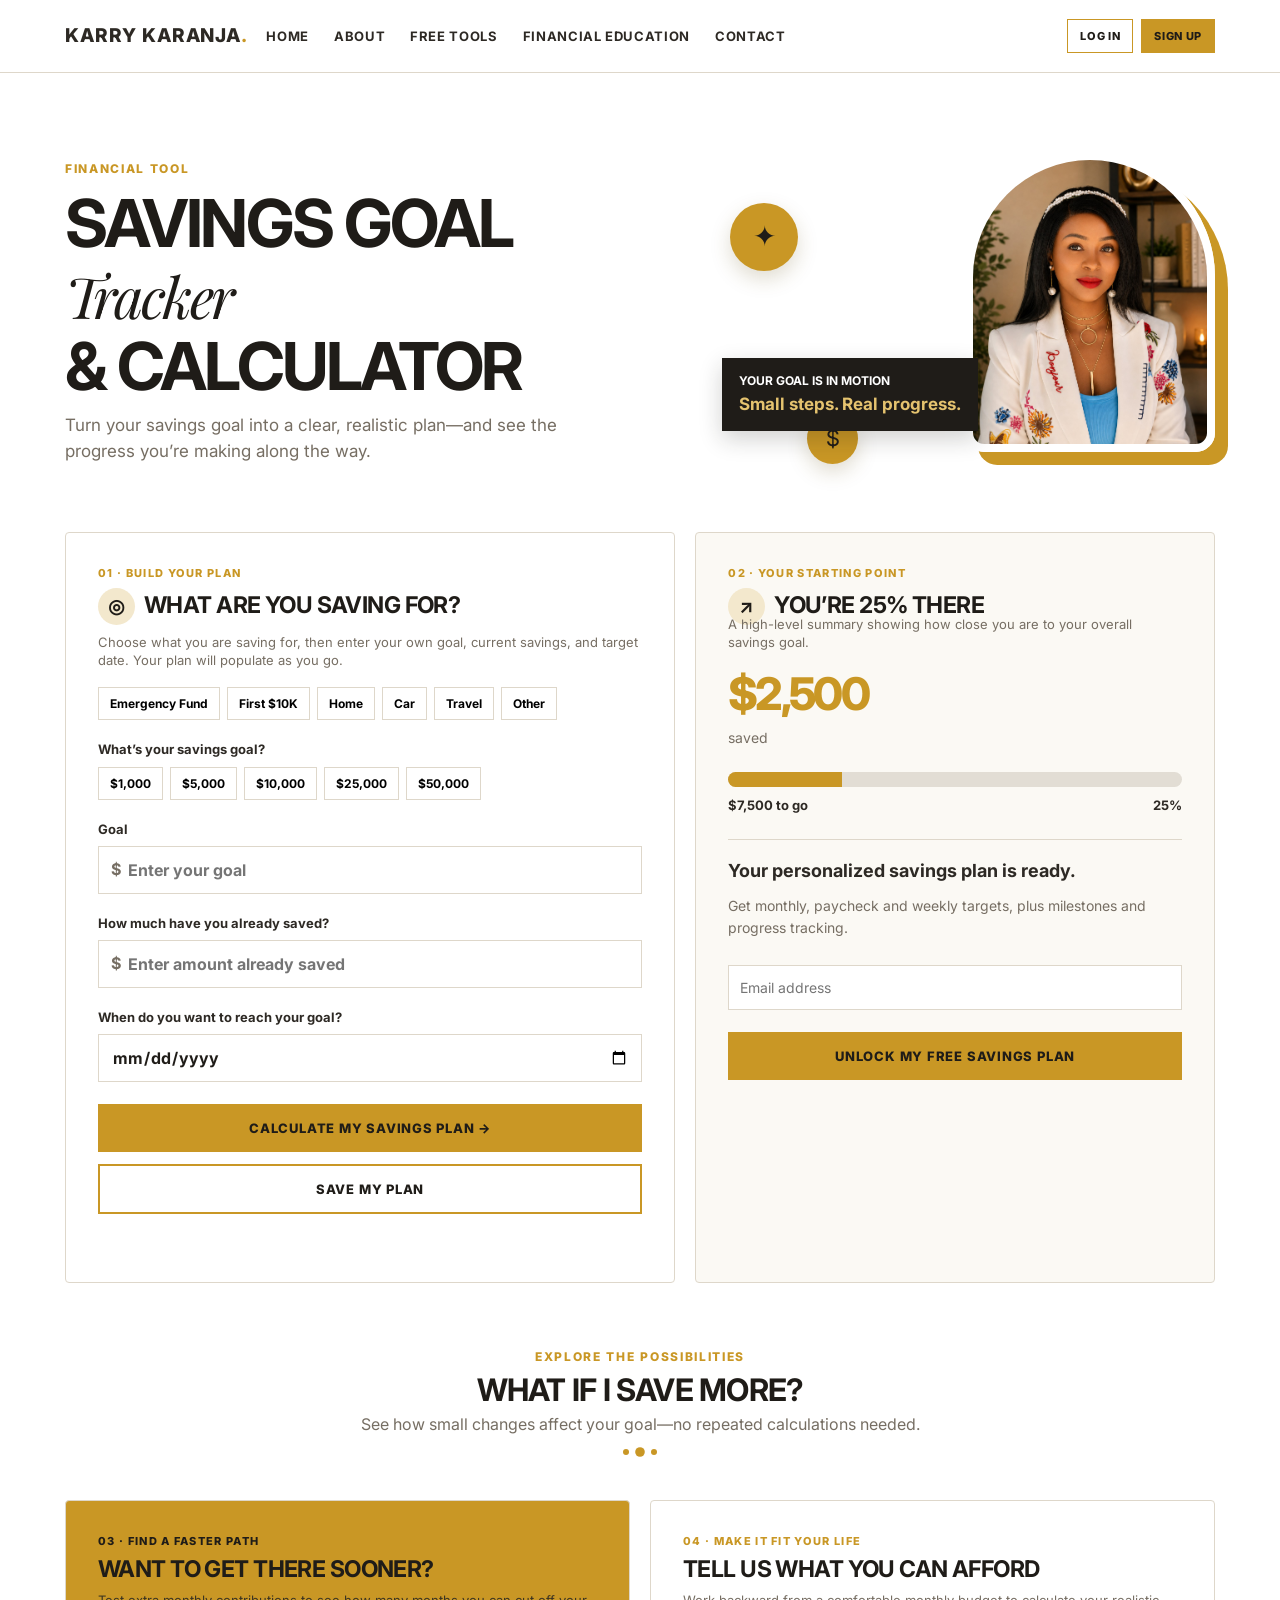
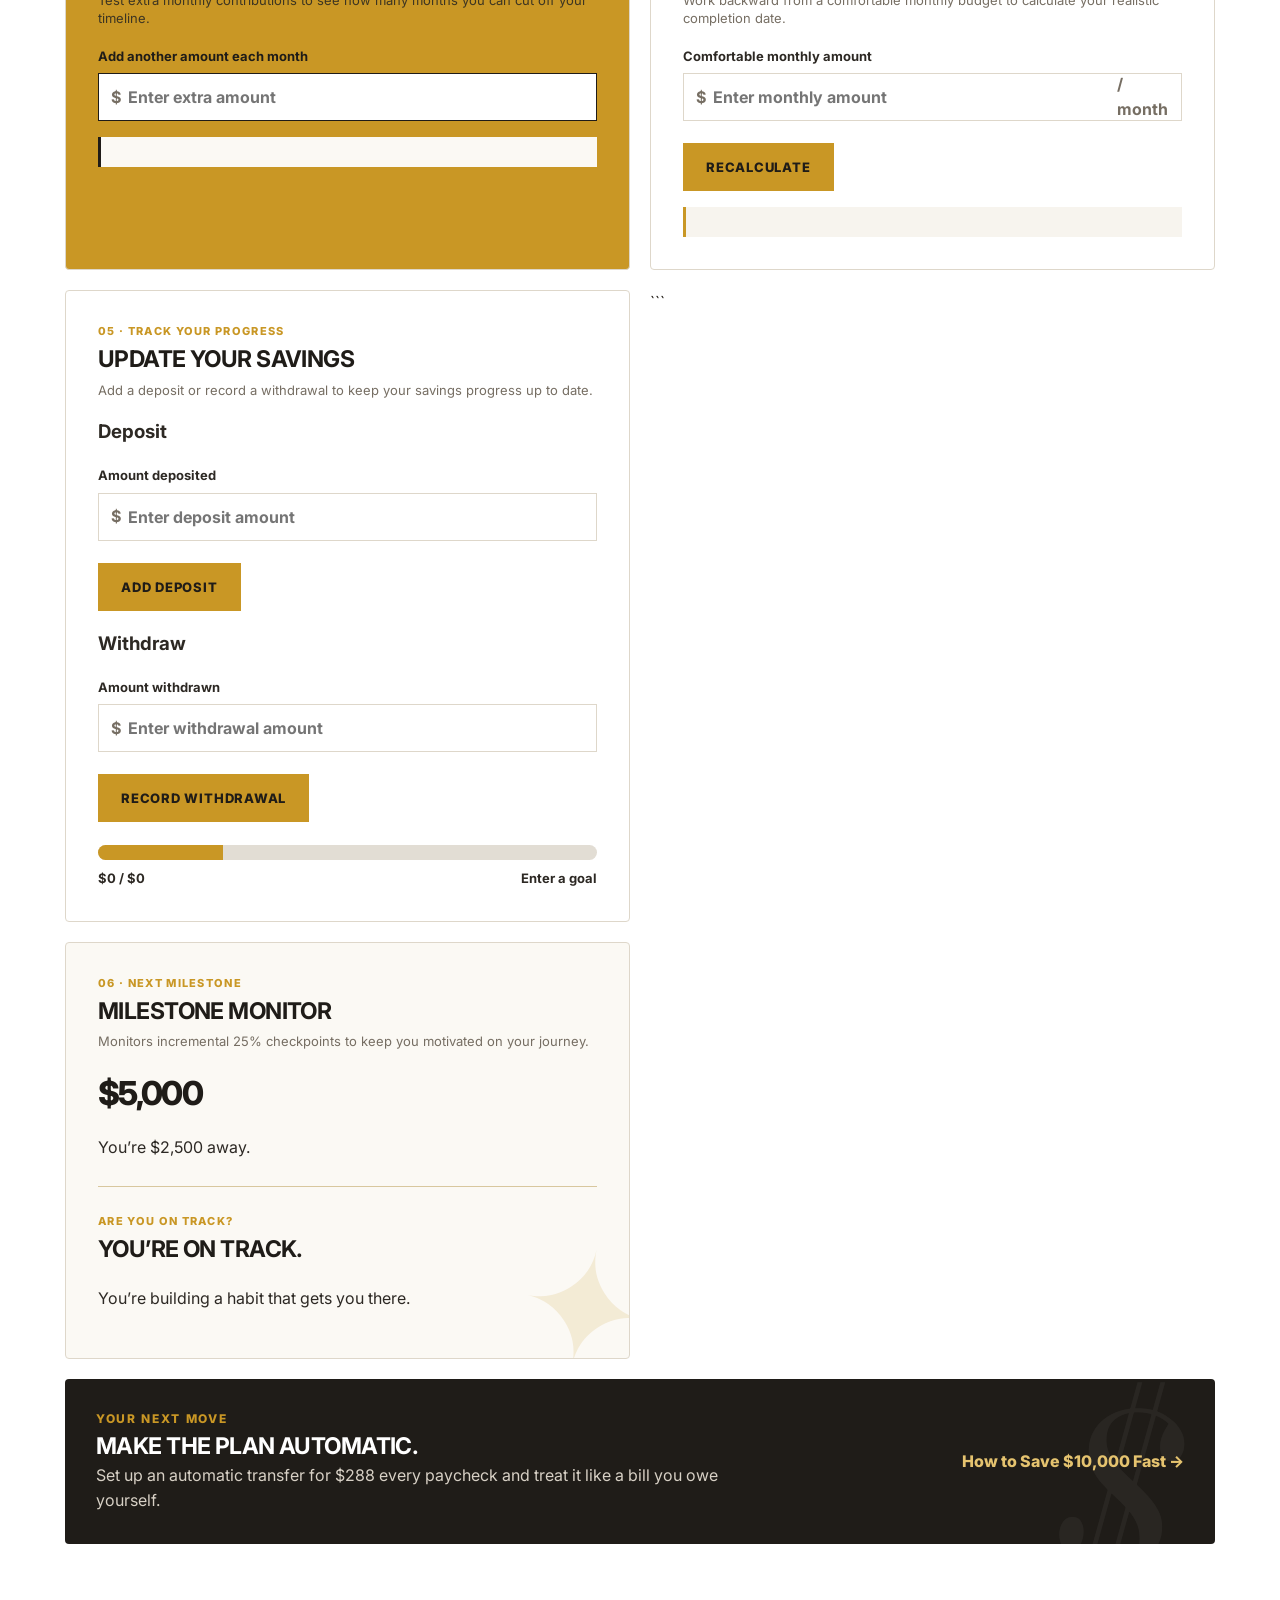
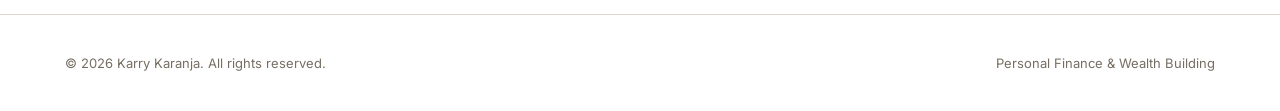
==== savings-goal-tracker.html @ b9f269af "Update savings-goal-tracker.html" ====
<!DOCTYPE html>
<html lang="en">
<head>
  <meta charset="UTF-8"><meta name="viewport" content="width=device-width, initial-scale=1.0">
  <title>Savings Goal Tracker | Karry Karanja</title>
  <script src="https://accounts.google.com/gsi/client" async defer></script>
  <link rel="preconnect" href="https://fonts.googleapis.com"><link rel="preconnect" href="https://fonts.gstatic.com" crossorigin>
  <link href="https://fonts.googleapis.com/css2?family=Inter:wght@400;500;600;700;800&family=Playfair+Display:ital,wght@0,600;1,400&display=swap" rel="stylesheet">
  <style>
    :root{--mustard:#C99725;--ivory:#FBF9F4;--white:#fff;--black:#1F1C18;--charcoal:#2D2924;--muted:#766E63;--soft:#F7F4EE;--tint:#F3E8CD;--border:#DED7CA;--sans:Inter,Arial,sans-serif;--serif:'Playfair Display',Georgia,serif}*{box-sizing:border-box}body{margin:0;background:var(--white);color:var(--charcoal);font:16px/1.55 var(--sans)}a{text-decoration:none;color:inherit}.container{width:min(1150px,calc(100% - 42px));margin:auto}.site-header{background:rgba(255,255,255,.96);border-bottom:1px solid var(--border);padding:19px 0}.nav{display:flex;align-items:center;justify-content:space-between;gap:18px}.logo{font-weight:800;font-size:19px;letter-spacing:.05em}.logo span,.eyebrow,.accent{color:var(--mustard)}.navlinks{display:flex;list-style:none;gap:25px;padding:0;margin:0;font-size:13px;font-weight:700;text-transform:uppercase;letter-spacing:.05em}.navlinks a:hover{color:var(--mustard)}.hero{text-align:center;padding:72px 0 52px;background:var(--white)}.eyebrow{display:block;font-size:12px;font-weight:800;letter-spacing:.14em;text-transform:uppercase}.hero h1{margin:11px 0;font-size:clamp(38px,6vw,66px);line-height:1.03;letter-spacing:-.04em;text-transform:uppercase;color:var(--black)}.hero h1 em{font:italic 400 .86em var(--serif);text-transform:none}.hero p{max-width:610px;margin:0 auto;color:var(--muted);font-size:17px}.calculator{margin:0 auto 70px}.panel{border:1px solid var(--border);padding:32px;border-radius:4px;transition:transform .3s cubic-bezier(.16,1,.3,1),box-shadow .3s cubic-bezier(.16,1,.3,1)}.panel:hover{transform:translateY(-4px);box-shadow:0 12px 28px rgba(31,28,24,.08)}
    
    /* SPECIFIC CARD BACKGROUND COLOR ORDER */
    .card-1 { background: var(--white); }
    .card-2 { background: var(--ivory); }
    .card-3 { background: var(--mustard); color: var(--black); }
    .card-4 { background: var(--white); }
    .card-5 { background: var(--white); }
    .card-6 { background: var(--ivory); }

    /* ADJUSTING TEXT AND ELEMENTS WITHIN MUSTARD CARDS (CARD 3) FOR CONTRAST */
    .card-3 .step { color: var(--black); }
    .card-3 .card-explain { color: #3d3522; }
    .card-3 .field { border-color: var(--black); }
    .card-3 .answer { background: var(--ivory); border-left-color: var(--black); }
    .card-3 .button { background: var(--black); color: var(--white); border-color: var(--black); }
    .card-3 .button:hover { background: var(--white); color: var(--black); border-color: var(--white); }

    .top{display:grid;grid-template-columns:1.08fr .92fr;gap:20px}.step{font-size:11px;letter-spacing:.12em;font-weight:800;color:var(--mustard);text-transform:uppercase;margin-bottom:6px}.card-explain{font-size:13px;color:var(--muted);margin:-15px 0 18px 0;line-height:1.4}h2{color:var(--black);text-transform:uppercase;letter-spacing:-.025em;font-size:23px;line-height:1.15;margin:0 0 23px}.label{display:block;font-size:13px;font-weight:700;margin:19px 0 7px}.chips{display:flex;flex-wrap:wrap;gap:7px}.chip{background:var(--white);border:1px solid var(--border);padding:8px 11px;font:700 12px var(--sans);cursor:pointer;transition:all .2s ease}.chip.active,.chip:hover{background:var(--tint);border-color:var(--mustard)}.field{height:48px;border:1px solid var(--border);display:flex;align-items:center;padding:0 12px;background:#fff;gap:5px;transition:border-color .2s ease,box-shadow .2s ease}.field:focus-within{border-color:var(--mustard);box-shadow:0 0 0 3px rgba(201,151,37,.15)}.field span{color:var(--muted);font-weight:700}.field input{min-width:0;width:100%;border:0;outline:0;font:700 16px var(--sans);color:var(--black);background:transparent}.button{border:1px solid var(--mustard);background:var(--mustard);color:var(--black);font:800 13px var(--sans);letter-spacing:.06em;text-transform:uppercase;padding:15px 22px;cursor:pointer;margin-top:22px;transition:all .25s ease}.button:hover{background:var(--black);border-color:var(--black);color:var(--white)}.button.full{width:100%}.button.save-btn{background:var(--white);border:2px solid var(--mustard);color:var(--black);font-weight:800}.button.save-btn:hover{background:var(--mustard);color:var(--black)}.button.save-btn:disabled{background:var(--tint);border-color:var(--mustard);color:var(--black);opacity:.95;cursor:wait}.snapshot{color:var(--charcoal)}.snapshot h2{color:var(--black);margin-bottom:5px}.snapshot .step{color:var(--mustard)}.big{font-size:45px;font-weight:800;letter-spacing:-.06em;color:var(--mustard);line-height:1.1;margin:8px 0}.muted{color:var(--muted);font-size:14px}.snapshot .muted{color:var(--muted)}.progress{height:15px;background:#e2ddd4;margin:23px 0 8px;overflow:hidden;border-radius:10px}.snapshot .progress{background:#e2ddd4}.progress i{display:block;height:100%;background:var(--mustard);width:25%;transition:width .6s cubic-bezier(.16,1,.3,1)}.row{display:flex;justify-content:space-between;gap:12px;font-size:13px;font-weight:700}.unlock{border-top:1px solid var(--border);margin-top:24px;padding-top:20px}.unlock h3{font-size:18px;line-height:1.2;margin:0 0 8px}.email{width:100%;height:45px;margin-top:12px;border:1px solid var(--border);padding:11px;font:14px var(--sans);background:#fff}.darkbutton{background:var(--mustard);color:var(--black);width:100%}.darkbutton:hover{background:var(--black);color:#fff;border-color:var(--black)}.heading{text-align:center;padding:65px 0 25px}.heading h2{font-size:31px;margin:5px 0}.heading p{color:var(--muted);margin:0}.scenarios{display:grid;grid-template-columns:repeat(4,1fr);gap:12px}.scenario{border:1px solid var(--border);background:var(--white);padding:19px;text-align:left;cursor:pointer;transition:transform .25s ease,box-shadow .25s ease,border-color .25s ease}.scenario:hover,.scenario.selected{border-color:var(--mustard);background:var(--tint);transform:translateY(-3px)}.scenario strong{display:block;font-size:20px;color:var(--black);letter-spacing:-.04em}.scenario span,.scenario b{display:block;font-size:12px;margin-top:5px}.scenario span{color:var(--muted)}.scenario b{color:#735914}.dual,.track{display:grid;grid-template-columns:1fr 1fr;gap:20px;margin-top:20px}.answer{background:var(--soft);border-left:3px solid var(--mustard);padding:15px;margin-top:16px;font-size:14px;transition:all .3s ease}.answer strong{display:block;color:var(--black);font-size:16px;margin-bottom:3px}.milestone .next{font-size:33px;font-weight:800;color:var(--black);letter-spacing:-.05em;margin:6px 0}.nextmove{display:flex;justify-content:space-between;align-items:center;gap:25px;margin:20px 0 70px;padding:31px;background:var(--black);color:white;border-radius:4px}.nextmove h2{color:white;margin:4px 0}.nextmove p{color:#d7d0c5;margin:0;max-width:650px}.nextmove a{color:#e5c36f;font-weight:800;white-space:nowrap;transition:color .2s ease}.nextmove a:hover{color:#fff}.footer{border-top:1px solid var(--border);padding:25px 0;color:var(--muted);font-size:13px}.footer .container{display:flex;justify-content:space-between}@media(max-width:760px){.navlinks{display:none}.hero{padding:52px 0 38px}.top,.dual,.track{grid-template-columns:1fr}.panel{padding:23px}.scenarios{grid-template-columns:1fr 1fr}.nextmove{display:block}.nextmove a{display:block;margin-top:16px}.footer .container{display:block}.footer p{margin:6px 0}}
    
    /* Visual & Animation layer */
    .hero{overflow:hidden;position:relative}.hero-grid{display:grid;grid-template-columns:1.1fr .9fr;align-items:center;gap:55px;text-align:left}.hero-grid p{margin:0;max-width:530px}.hero-art{height:335px;position:relative}.portrait-frame{position:absolute;right:0;top:7px;width:250px;height:300px;overflow:hidden;border-radius:130px 130px 20px 20px;border:8px solid var(--white);box-shadow:13px 13px 0 var(--mustard)}.portrait-frame img{width:100%;height:100%;object-fit:cover;object-position:center}.coin{position:absolute;display:grid;place-items:center;width:68px;height:68px;border-radius:50%;background:var(--mustard);color:var(--black);font-size:28px;box-shadow:0 8px 20px #6b551c35}.coin.one{left:8px;top:58px;animation:float 4.5s ease-in-out infinite}.coin.two{left:85px;bottom:16px;width:51px;height:51px;font-size:22px;animation:float 4.5s ease-in-out .8s infinite}.goal-note{position:absolute;left:0;bottom:49px;background:var(--black);color:#fff;padding:14px 17px;font-size:12px;font-weight:700;box-shadow:0 8px 22px #1f1c1833;animation:rise .7s cubic-bezier(.16,1,.3,1) both .25s}.goal-note b{display:block;color:#e5c36f;font-size:17px}.hero h1,.hero p,.hero .eyebrow{animation:rise .7s cubic-bezier(.16,1,.3,1) both}.hero h1{animation-delay:.08s}.hero p{animation-delay:.16s}.icon{width:37px;height:37px;display:inline-grid;place-items:center;border-radius:50%;background:var(--tint);font-size:19px;vertical-align:middle;margin-right:9px}.snapshot .icon{background:var(--tint)}.snapshot .progress i{animation:fill 1.3s cubic-bezier(.16,1,.3,1) both .3s}.scenario{position:relative;overflow:hidden}.scenario:before{content:'↗';position:absolute;right:14px;top:11px;font-size:17px;color:var(--mustard);opacity:.7}.section-ornament{display:flex;justify-content:center;gap:8px;margin-top:12px}.section-ornament i{width:6px;height:6px;background:var(--mustard);border-radius:50%}.section-ornament i:nth-child(2){transform:scale(1.6)}.milestone{position:relative;overflow:hidden}.milestone:after{content:'✦';font-size:155px;position:absolute;right:-20px;bottom:-70px;color:#c9972526;transform:rotate(12deg)}.milestone>*{position:relative;z-index:1}.nextmove{position:relative;overflow:hidden}.nextmove:after{content:'$';position:absolute;right:35px;top:-50px;color:#ffffff0c;font:italic 220px var(--serif)}.nextmove>*{position:relative;z-index:1}@keyframes float{0%,100%{transform:translateY(0) rotate(0deg)}50%{transform:translateY(-12px) rotate(5deg)}}@keyframes rise{from{opacity:0;transform:translateY(20px)}to{opacity:1;transform:translateY(0)}}@keyframes fill{from{width:0}}@media(max-width:760px){.hero-grid{grid-template-columns:1fr;text-align:center;gap:18px}.hero-grid p{margin:auto}.hero-art{height:240px;width:300px;margin:auto}.portrait-frame{height:224px;width:190px;right:16px}.coin.one{left:6px;top:32px}.goal-note{left:0;bottom:18px}.hero{padding-bottom:24px}}
  </style>

  <style>
    .auth-actions{display:flex;align-items:center;gap:8px;flex-shrink:0}.auth-button{border:1px solid var(--mustard);background:transparent;color:var(--black);padding:9px 12px;font:800 11px var(--sans);text-transform:uppercase;letter-spacing:.06em;cursor:pointer;white-space:nowrap;transition:all .2s ease}.auth-button.primary{background:var(--mustard)}.auth-button:hover{background:var(--black);color:#fff;border-color:var(--black)}.auth-status{font-size:11px;color:var(--muted);max-width:180px;overflow:hidden;text-overflow:ellipsis;white-space:nowrap}.auth-modal{position:fixed;inset:0;background:#1f1c188c;display:none;align-items:center;justify-content:center;padding:20px;z-index:1000;backdrop-filter:blur(3px)}.auth-modal.open{display:flex;animation:rise .3s cubic-bezier(.16,1,.3,1)}.auth-card{width:min(460px,100%);background:var(--white);border:1px solid var(--border);padding:30px;box-shadow:0 24px 70px #0004;position:relative;border-radius:4px}.auth-card h2{margin-bottom:8px}.auth-close{position:absolute;right:16px;top:12px;border:0;background:none;font-size:25px;cursor:pointer;color:var(--muted);transition:color .2s}.auth-close:hover{color:var(--black)}.auth-form label{display:block;font-size:13px;font-weight:700;margin:16px 0 7px}.auth-form input{width:100%;height:46px;border:1px solid var(--border);padding:10px;font:14px var(--sans);background:#fff}.auth-submit{width:100%;margin-top:20px}.auth-message{min-height:24px;margin-top:12px;font-size:13px;color:var(--muted);font-weight:600}.auth-link{border:0;background:none;color:#8b6818;text-decoration:underline;cursor:pointer;font:inherit;padding:0}
    .nav{flex-wrap:wrap}.auth-actions{margin-left:auto}
    @media(max-width:980px){.nav{justify-content:center}.logo{margin-right:auto}.auth-actions{margin-left:0}.navlinks{order:3;width:100%;justify-content:center;gap:18px}}
    @media(max-width:760px){.navlinks{display:none}.auth-actions{margin-left:auto}.auth-status{display:none}.auth-button{padding:8px 10px;font-size:10px}}
  </style>
</head>
<body>
  <header class="site-header"><div class="container nav"><a class="logo" href="index.html">KARRY KARANJA<span>.</span></a><ul class="navlinks"><li><a href="index.html#home">Home</a></li><li><a href="index.html#about">About</a></li><li><a href="index.html#tools">Free Tools</a></li><li><a href="index.html#education">Financial Education</a></li><li><a href="index.html#contact">Contact</a></li></ul><div class="auth-actions"><span id="authStatus" class="auth-status"></span><button id="loginBtn" class="auth-button" type="button">Log in</button><button id="signupBtn" class="auth-button primary" type="button">Sign up</button><button id="logoutBtn" class="auth-button" type="button" hidden>Log out</button></div></div></header>
  
  <main>
    <section class="hero">
      <div class="container hero-grid">
        <div>
          <span class="eyebrow">Financial Tool</span>
          <h1>Savings Goal <em>Tracker</em><br>&amp; Calculator</h1>
          <p>Turn your savings goal into a clear, realistic plan—and see the progress you’re making along the way.</p>
        </div>
        <div class="hero-art" aria-hidden="true">
          <div class="coin one">✦</div>
          <div class="coin two">$</div>
          <div class="portrait-frame"><img src="[data-uri]" alt=""></div>
          <div class="goal-note">YOUR GOAL IS IN MOTION <b>Small steps. Real progress.</b></div>
        </div>
      </div>
    </section>

    <div class="container calculator">
      <section class="top">
        <!-- BOX 1: WHITE -->
        <article class="panel card-1">
          <div class="step">01 · Build your plan</div>
          <h2><span class="icon">◎</span>What are you saving for?</h2>
          <p class="card-explain">Choose what you are saving for, then enter your own goal, current savings, and target date. Your plan will populate as you go.</p>
          <div class="chips" id="goalChips"><button class="chip">Emergency Fund</button><button class="chip">First $10K</button><button class="chip">Home</button><button class="chip">Car</button><button class="chip">Travel</button><button class="chip">Other</button></div>
           <div id="otherGoalWrap" hidden style="margin-top:12px;">
             <div class="field"><input id="otherGoalName" type="text" placeholder="What are you saving for?"></div>
           </div>
          <label class="label">What’s your savings goal?</label>
          <div class="chips" id="amountChips"><button class="chip">$1,000</button><button class="chip">$5,000</button><button class="chip">$10,000</button><button class="chip">$25,000</button><button class="chip">$50,000</button></div>
          <label class="label">Goal</label>
          <div class="field"><span>$</span><input id="goal" type="number" value="" min="1" placeholder="Enter your goal"></div>
          <label class="label">How much have you already saved?</label>
          <div class="field"><span>$</span><input id="saved" type="number" value="" min="0" placeholder="Enter amount already saved"></div>
          <label class="label">When do you want to reach your goal?</label>
          <div class="field"><input id="deadline" type="date"></div>
          <button id="calculate" class="button full">Calculate my savings plan →</button>
          
          <!-- SAVE PLAN BUTTON -->
          <button id="savePlan" class="button full save-btn" style="margin-top:12px;">Save my plan</button>
          <div id="savePlanMessage" class="auth-message" aria-live="polite" style="text-align:center"></div>
        </article>

        <!-- BOX 2: IVORY -->
        <aside class="panel snapshot card-2">
          <div class="step">02 · Your starting point</div>
          <h2><span class="icon">↗</span>You’re <span id="percent">25</span>% there</h2>
          <p class="card-explain">A high-level summary showing how close you are to your overall savings goal.</p>
          <div class="big" id="savedStat">$2,500</div>
          <div class="muted">saved</div>
          <div class="progress"><i id="bar"></i></div>
          <div class="row"><span id="remaining">$7,500 to go</span><span id="percentSide">25%</span></div>
          <div class="unlock">
            <h3>Your personalized savings plan is ready.</h3>
            <p class="muted">Get monthly, paycheck and weekly targets, plus milestones and progress tracking.</p>
            <input class="email" type="email" placeholder="Email address">
            <button class="button darkbutton">Unlock my free savings plan</button>
          </div>
        </aside>
      </section>

      <section>
        <div class="heading">
          <span class="eyebrow">Explore the possibilities</span>
          <h2>What if I save more?</h2>
          <p>See how small changes affect your goal—no repeated calculations needed.</p>
          <div class="section-ornament"><i></i><i></i><i></i></div>
        </div>
        <div id="scenarios" class="scenarios"></div>
      </section>

      <section class="dual">
        <!-- BOX 3: MUSTARD -->
        <article class="panel card-3">
          <div class="step">03 · Find a faster path</div>
          <h2>Want to get there sooner?</h2>
          <p class="card-explain">Test extra monthly contributions to see how many months you can cut off your timeline.</p>
          <label class="label">Add another amount each month</label>
          <div class="field"><span>$</span><input id="extra" type="number" value="" min="0" placeholder="Enter extra amount"></div>
          <div class="answer" id="faster"></div>
        </article>

        <!-- BOX 4: WHITE -->
        <article class="panel card-4">
          <div class="step">04 · Make it fit your life</div>
          <h2>Tell us what you can afford</h2>
          <p class="card-explain">Work backward from a comfortable monthly budget to calculate your realistic completion date.</p>
          <label class="label">Comfortable monthly amount</label>
          <div class="field"><span>$</span><input id="afford" type="number" value="" min="1" placeholder="Enter monthly amount"><span>/ month</span></div>
          <button id="recalculate" class="button">Recalculate</button>
          <div class="answer" id="affordable"></div>
        </article>
      </section>

      <section class="track">

        
   
<!-- BOX 5: WHITE -->
<article class="panel card-5">
  <div class="step">05 · Track your progress</div>
  <h2>Update your savings</h2>
  <p class="card-explain">
    Add a deposit or record a withdrawal to keep your savings progress up to date.
  </p>

  <!-- DEPOSIT SECTION -->
  <div class="savings-action">
    <h3>Deposit</h3>
    <label class="label">Amount deposited</label>

    <div class="field">
      <span>$</span>
      <input
        id="depositAmount"
        type="number"
        min="0"
        step="0.01"
        placeholder="Enter deposit amount"
      >
    </div>

    <button id="deposit" class="button">Add deposit</button>
  </div>

  <!-- WITHDRAW SECTION -->
  <div class="savings-action">
    <h3>Withdraw</h3>
    <label class="label">Amount withdrawn</label>

    <div class="field">
      <span>$</span>
      <input
        id="withdrawAmount"
        type="number"
        min="0"
        step="0.01"
        placeholder="Enter withdrawal amount"
      >
    </div>

    <button id="withdraw" class="button">Record withdrawal</button>
  </div>

  <!-- PROGRESS -->
  <div class="progress">
    <i id="trackbar"></i>
  </div>

  <div class="row">
    <span id="tracktotal">$0 / $0</span>
    <span id="trackremain">Enter a goal</span>
  </div>
</article>
```

          
          <!-- TRANSACTION HISTORY PANEL -->
          <div id="historySection" style="margin-top: 25px; padding-top: 15px; border-top: 1px solid rgba(0,0,0,0.15);" hidden>
            <div class="step">Recent Activity</div>
            <ul id="txList" style="list-style:none; padding:0; margin:10px 0 0; font-size:13px;"></ul>
          </div>
        </article>

        <!-- BOX 6: IVORY -->
        <aside class="panel milestone card-6">
          <div class="step">06 · Next milestone</div>
          <h2>Milestone Monitor</h2>
          <p class="card-explain">Monitors incremental 25% checkpoints to keep you motivated on your journey.</p>
          <div class="next" id="milestone">$5,000</div>
          <p id="milecopy">You’re $2,500 away.</p>
          <hr style="border:0;border-top:1px solid #d8c79e;margin:26px 0">
          <div class="step">Are you on track?</div>
          <h2 id="tracktitle">You’re on track.</h2>
          <p id="trackcopy">You’re building a habit that gets you there.</p>
        </aside>
      </section>

      <section class="nextmove">
        <div>
          <span class="eyebrow">Your next move</span>
          <h2>Make the plan automatic.</h2>
          <p id="transfer">Set up an automatic transfer for $288 every paycheck and treat it like a bill you owe yourself.</p>
        </div>
        <a href="https://youtu.be/-XqYwjdyv1Y" target="_blank" rel="noopener noreferrer">How to Save $10,000 Fast →</a>
      </section>
    </div>
  </main>

  <footer class="footer">
    <div class="container">
      <p>© 2026 Karry Karanja. All rights reserved.</p>
      <p>Personal Finance &amp; Wealth Building</p>
    </div>
  </footer>

 <!-- GOOGLE AUTH MODAL -->
<div id="authModal" class="auth-modal" aria-hidden="true">
  <div class="auth-card"
       role="dialog"
       aria-modal="true"
       aria-labelledby="authTitle">

    <button
      id="authClose"
      class="auth-close"
      aria-label="Close"
      type="button">×</button>

    <div class="step" id="authEyebrow">
      Welcome back
    </div>

    <h2 id="authTitle">
      Log in to your savings plan
    </h2>

    <p
      id="authSubtitle"
      class="muted"
      style="margin-top:-10px;margin-bottom:18px;">
      Log in using the Google account connected to your savings plan.
    </p>

    <div
      id="googleSignInButton"
      style="min-height:44px;">
    </div>

    <div
      id="authMessage"
      class="auth-message"
      aria-live="polite">
    </div>

  </div>
</div>

  <!-- CALCULATION ENGINE -->
  <script>
    const $=id=>document.getElementById(id),
          cash=n=>new Intl.NumberFormat('en-US',{style:'currency',currency:'USD',maximumFractionDigits:0}).format(Math.max(0,n));

    const months=()=>{
      const value=$('deadline').value;
      if(!value) return 0;
      const days=(new Date(value)-new Date())/864e5;
      return Math.max(1,Math.ceil(days/30.4375));
    };

    const finish=m=>{
      if(!Number.isFinite(m)||m<=0) return '—';
      let d=new Date();
      d.setMonth(d.getMonth()+Math.ceil(m));
      return d.toLocaleDateString('en-US',{month:'long',year:'numeric'});
    };

    function model(){
      const goal=Math.max(0,+$('goal').value||0);
      const saved=Math.min(Math.max(0,+$('saved').value||0),goal||Number.MAX_SAFE_INTEGER);
      const left=Math.max(0,goal-saved);
      const n=months();
      return {goal,saved,left,n,monthly:(goal>0&&n>0)?left/n:0};
    }

    function scenarios(d){
      if(!d.goal||!d.n){
        $('scenarios').innerHTML='';
        return;
      }
      let values=[400,Math.round(d.monthly/25)*25,750,1000]
        .filter((x,i,a)=>x>0&&a.indexOf(x)===i);
      $('scenarios').innerHTML=values.map(v=>
        `<button onclick="setAffordable(${v})" class="scenario ${Math.abs(v-d.monthly)<25?'selected':''}">
          <strong>${cash(v)}<small>/month</small></strong>
          <span>You’ll reach ${cash(d.goal)} in</span>
          <b>${Math.ceil(d.left/v)} months ${Math.abs(v-d.monthly)<25?'✓':''}</b>
        </button>`
      ).join('');
    }

    window.setAffordable=v=>{
      $('afford').value=v;
      affordable(model());
    };

    function faster(d){
      if(!d.goal||!d.n){
        $('faster').innerHTML='<strong>Complete your goal and target date above.</strong>Your faster-path estimate will appear here.';
        return;
      }
      const v=d.monthly+(+$('extra').value||0);
      if(!v){
        $('faster').innerHTML='<strong>Enter an extra monthly amount.</strong>';
        return;
      }
      const m=d.left/v;
      const original=d.monthly?Math.ceil(d.left/d.monthly):0;
      $('faster').innerHTML=`<strong>New monthly savings: ${cash(v)}</strong>New estimated finish: <b>${finish(m)}</b><br>About ${Math.max(0,original-Math.ceil(m))} months sooner.`;
    }

    function affordable(d){
      const v=+$('afford').value||0;
      if(!d.goal||!d.n||!v){
        $('affordable').innerHTML='<strong>Enter your goal, savings and target date.</strong>Your realistic completion estimate will appear here.';
        return;
      }
      $('affordable').innerHTML=`<strong>At ${cash(v)}/month, you’ll reach your goal around ${finish(d.left/v)}.</strong>That’s a plan built around your life.`;
    }

    function progress(d,s){
      if(!d.goal){
        $('trackbar').style.width='0%';
        $('tracktotal').textContent='$0 / $0';
        $('trackremain').textContent='Enter a goal';
        $('milestone').textContent='—';
        $('milecopy').textContent='Your next milestone will appear once you set a goal.';
        $('tracktitle').textContent='Set your goal.';
        $('trackcopy').textContent='Your progress guidance will appear here.';
        return;
      }

      const p=Math.min(100,s/d.goal*100);
      const next=Math.min(d.goal,Math.ceil((s+.01)/(d.goal*.25))*d.goal*.25);
      $('trackbar').style.width=p+'%';
      $('tracktotal').textContent=`${cash(s)} / ${cash(d.goal)}`;
      $('trackremain').textContent=`${cash(Math.max(0,d.goal-s))} remaining`;
      $('milestone').textContent=next===d.goal?'Goal complete!':cash(next);
      $('milecopy').textContent=next===d.goal?'You’ve reached every milestone.':`You’re ${cash(Math.max(0,next-s))} away.`;
      const delta=s-d.saved;
      $('tracktitle').textContent=delta>=0?'You’re on track.':'You’re a little behind.';
      $('trackcopy').textContent=delta>=0?`You’re ${cash(delta)} ahead of your original starting point. Keep going.`:`You’re ${cash(-delta)} behind your original plan. A small adjustment can get you there.`;
    }

    function render(){
      const d=model();
      const p=d.goal?Math.min(100,d.saved/d.goal*100):0;
      $('percent').textContent=d.goal?p.toFixed(p%1?1:0):'0';
      $('percentSide').textContent=$('percent').textContent+'%';
      $('savedStat').textContent=cash(d.saved);
      $('remaining').textContent=d.goal?cash(d.left)+' to go':'Set a goal to begin';
      $('bar').style.width=p+'%';

      if(document.activeElement!==$('updateSaved')){
        $('updateSaved').value=d.saved||'';
      }

      scenarios(d);
      faster(d);
      affordable(d);
      progress(d,d.saved);

      $('transfer').textContent=d.monthly
        ? `Set up an automatic transfer for ${cash(d.monthly/2)} every paycheck and treat it like a bill you owe yourself.`
        : 'Enter your goal, current savings and target date to see an automatic-transfer suggestion.';
    }

    $('calculate').onclick=render;
    $('extra').oninput=()=>faster(model());
    $('recalculate').onclick=()=>affordable(model());

    document.querySelectorAll('#goalChips .chip').forEach(x=>{
      x.onclick=()=>{
        document.querySelectorAll('#goalChips .chip').forEach(y=>y.classList.remove('active'));
        x.classList.add('active');

        const other=x.textContent.trim()==='Other';
        $('otherGoalWrap').hidden=!other;
        if(other){
          $('otherGoalName').focus();
        }
      };
    });

    document.querySelectorAll('#amountChips .chip').forEach(x=>{
      x.onclick=()=>{
        $('goal').value=x.textContent.replace(/\D/g,'');
        document.querySelectorAll('#amountChips .chip').forEach(y=>y.classList.remove('active'));
        x.classList.add('active');
        render();
      };
    });

    ['goal','saved','deadline','otherGoalName'].forEach(id=>{
      $(id).addEventListener('input',render);
      $(id).addEventListener('change',render);
    });

    // Start completely blank. The user fills the plan in themselves.
    $('goal').value='';
    $('saved').value='';
    $('deadline').value='';
    $('updateSaved').value='';
    $('otherGoalWrap').hidden=true;
    render();
  </script>

  <!-- GOOGLE BACKEND -->
  <script src="js/google-backend.js"></script>
  <script src="js/auth.js"></script>

  <script>
    (() => {
      const api = window.kkGoogleBackend;
      const saveBtn = document.getElementById('savePlan');
      const saveMessage = document.getElementById('savePlanMessage');
      if (!api || !saveBtn) return;

      const getGoalName = () => {
        const active = document.querySelector('#goalChips .chip.active');
        return active ? active.textContent.trim() : '';
      };

      const loadSavedGoal = async () => {
        if (!api.isSignedIn()) return;
        try {
          const response = await api.request('getGoal');
          if (!response?.ok || !response.goal) return;
          const g = response.goal;
          $('goal').value = g.targetAmount || '';
          $('saved').value = g.currentSavings || '';
          $('updateSaved').value = g.currentSavings || '';
          $('deadline').value = g.targetDate || '';
          document.querySelectorAll('#goalChips .chip').forEach(chip => {
            chip.classList.toggle('active', chip.textContent.trim() === g.goalName);
          });
          const other = g.goalName === 'Other';
          $('otherGoalWrap').hidden = !other;
          if (other) $('otherGoalName').value = g.otherGoalName || '';
          window.currentBalance = Number(g.currentSavings || 0);
          render();
          renderTransactions(response.transactions || []);
        } catch (err) {
          console.error('Load saved goal error:', err);
        }
      };

      function renderTransactions(transactions) {
        const list = document.getElementById('txList');
        const section = document.getElementById('historySection');
        if (!list || !section) return;
        if (!transactions.length) { section.hidden = true; list.innerHTML = ''; return; }
        section.hidden = false;
        list.innerHTML = transactions.slice().reverse().slice(0,5).map(tx => `
          <li style="display:flex;justify-content:space-between;padding:8px 0;border-bottom:1px solid rgba(0,0,0,0.15);">
            <span>${tx.type === 'deposit' ? '➕ Deposit' : '➖ Withdrawal'}</span>
            <strong>${tx.type === 'deposit' ? '+' : '-'}$${Number(tx.amount || 0).toLocaleString('en-US',{maximumFractionDigits:0})}</strong>
          </li>`).join('');
      }
      window.renderTransactions = renderTransactions;
      window.loadSavedGoal = loadSavedGoal;

      saveBtn.addEventListener('click', async () => {
        saveMessage.textContent = '';
        if (!api.isSignedIn()) {
          saveMessage.textContent = 'Please sign in with Google first.';
          document.getElementById('loginBtn')?.click();
          return;
        }
        const goal = Number($('goal').value || 0);
        const currentSavings = Number($('saved').value || 0);
        const deadline = $('deadline').value;
        const active = document.querySelector('#goalChips .chip.active');
        const goalName = active ? active.textContent.trim() : '';
        const otherGoalName = $('otherGoalName').value.trim();
        if (goal <= 0) { saveMessage.textContent = 'Please enter your savings goal.'; return; }
        if (!deadline) { saveMessage.textContent = 'Please choose a target date first.'; return; }
        if (!goalName) { saveMessage.textContent = 'Please choose what you are saving for.'; return; }
        if (goalName === 'Other' && !otherGoalName) { saveMessage.textContent = 'Please describe what you are saving for.'; return; }

        saveBtn.disabled = true; saveBtn.textContent = 'Saving…'; saveMessage.textContent = 'Saving your plan…';
        try {
          const response = await api.request('saveGoal', {
            goalName, otherGoalName, targetAmount: goal, currentSavings, targetDate: deadline, currency: 'USD'
          });
          if (!response?.ok) throw new Error(response?.error || 'Could not save your plan.');
          if (response.goal) {
            $('saved').value = response.goal.currentSavings || '';
            $('updateSaved').value = response.goal.currentSavings || '';
            window.currentBalance = Number(response.goal.currentSavings || 0);
          }
          render();
          renderTransactions(response.transactions || []);
          saveMessage.textContent = 'Your savings plan has been saved.';
        } catch (err) {
          console.error('Save plan error:', err);
          saveMessage.textContent = err?.message || 'Could not save your plan. Please try again.';
        } finally { saveBtn.disabled = false; saveBtn.textContent = 'Save my plan'; }
      });

      document.addEventListener('kk-google-signed-in', loadSavedGoal);
    })();
  </script>

  <!-- GOOGLE SAVINGS TRANSACTIONS -->
  <script>
    (() => {
      const api = window.kkGoogleBackend;
      const updateBtn = document.getElementById('update');
      const updateInput = document.getElementById('updateSaved');
      const txMessage = (() => {
        let el = document.getElementById('txMessage');
        if (!el) { el = document.createElement('div'); el.id='txMessage'; el.className='auth-message'; el.style.fontSize='12px'; el.style.marginTop='8px'; updateBtn.parentNode.insertBefore(el, updateBtn.nextSibling); }
        return el;
      })();
      if (!api || !updateBtn) return;

      window.currentBalance = 0;

      updateBtn.addEventListener('click', async () => {
        txMessage.textContent = '';
        if (!api.isSignedIn()) {
          txMessage.textContent = 'Please sign in with Google to save progress.';
          document.getElementById('loginBtn')?.click();
          return;
        }
        const newBalance = Math.max(0, Number(updateInput.value || 0));
        if (!$('goal').value) { txMessage.textContent = 'Please save a goal first.'; return; }
        updateBtn.disabled = true; txMessage.textContent = 'Updating your savings…';
        try {
          const response = await api.request('updateSavings', { currentSavings: newBalance });
          if (!response?.ok) throw new Error(response?.error || 'Could not update savings.');
          const balance = Number(response.goal?.currentSavings || 0);
          $('saved').value = balance;
          $('updateSaved').value = balance;
          window.currentBalance = balance;
          render();
          if (window.renderTransactions) window.renderTransactions(response.transactions || []);
          txMessage.textContent = 'Your savings progress has been updated.';
        } catch (err) {
          console.error('Savings update error:', err);
          txMessage.textContent = err?.message || 'Could not update savings. Please try again.';
        } finally { updateBtn.disabled = false; }
      });

      document.addEventListener('kk-google-signed-out', () => {
        window.currentBalance = 0;
        document.getElementById('historySection').hidden = true;
      });
    })();
  </script>
</body>
</html>
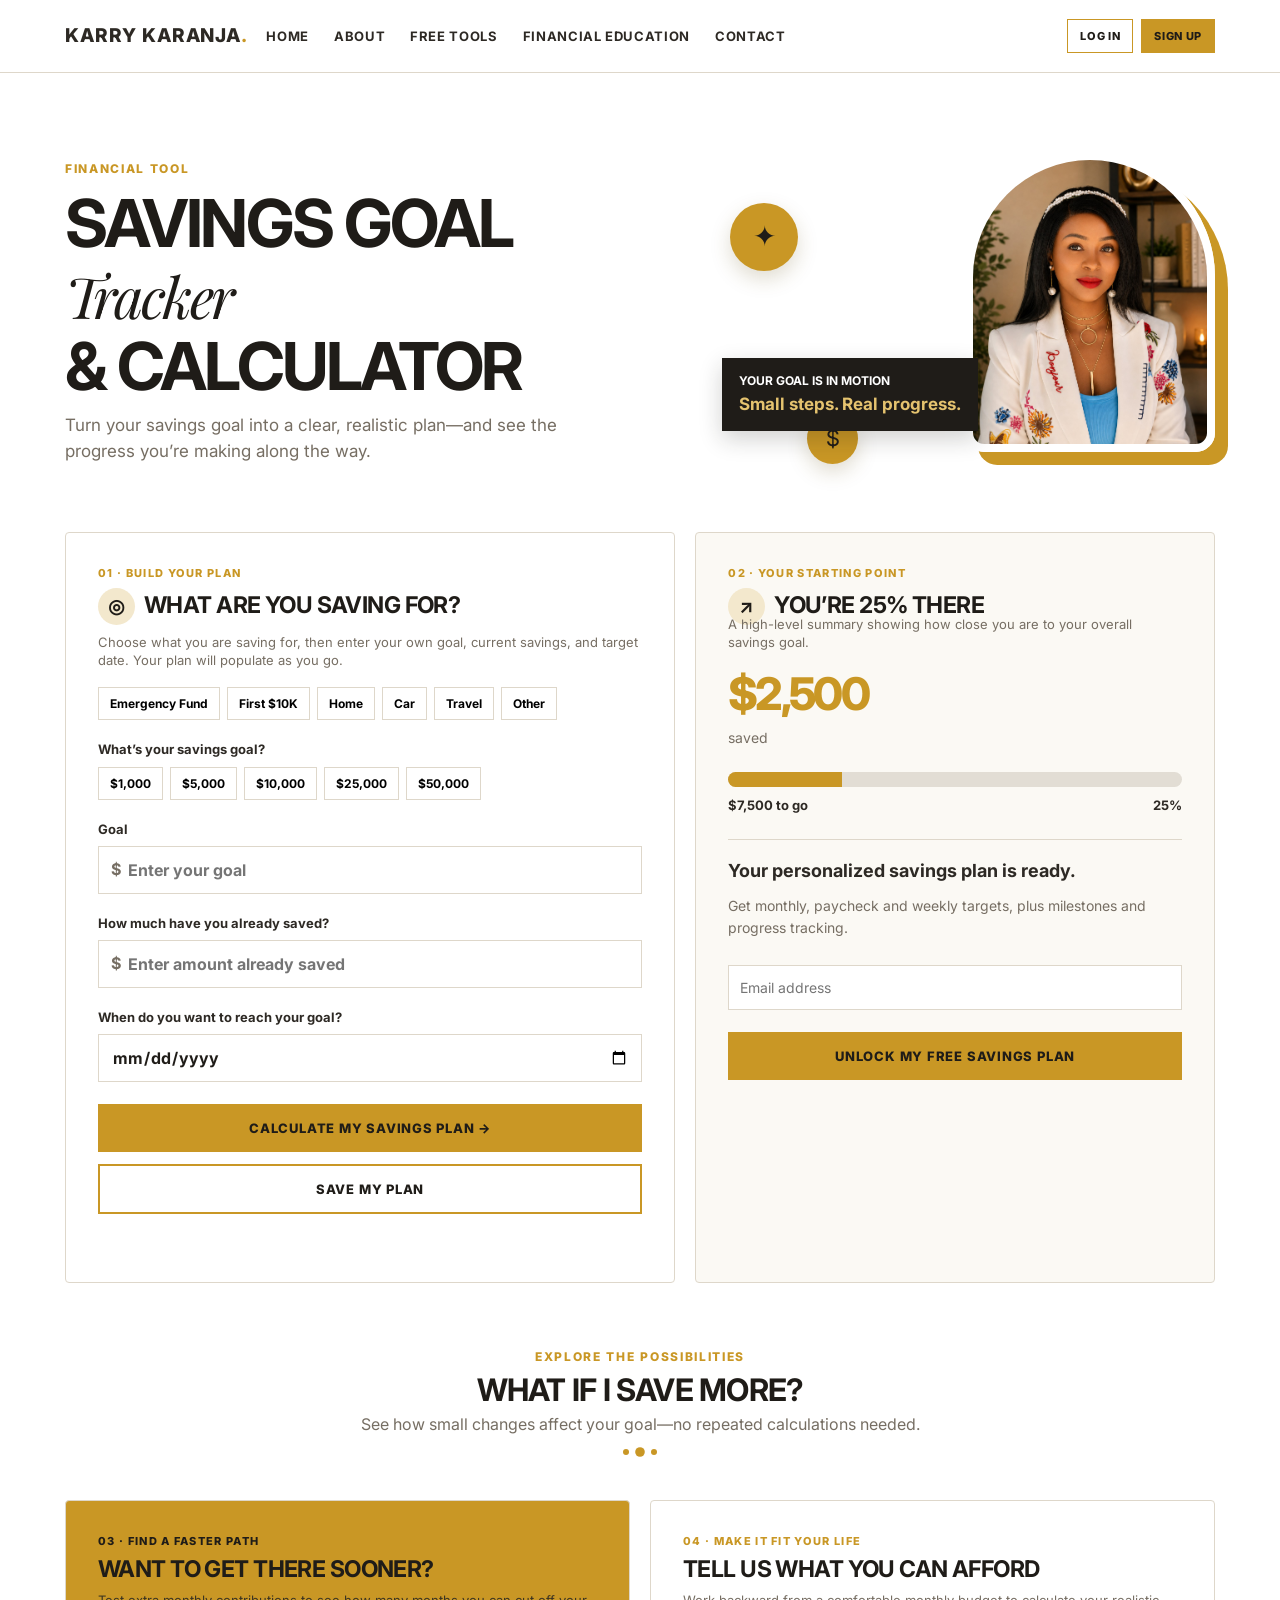
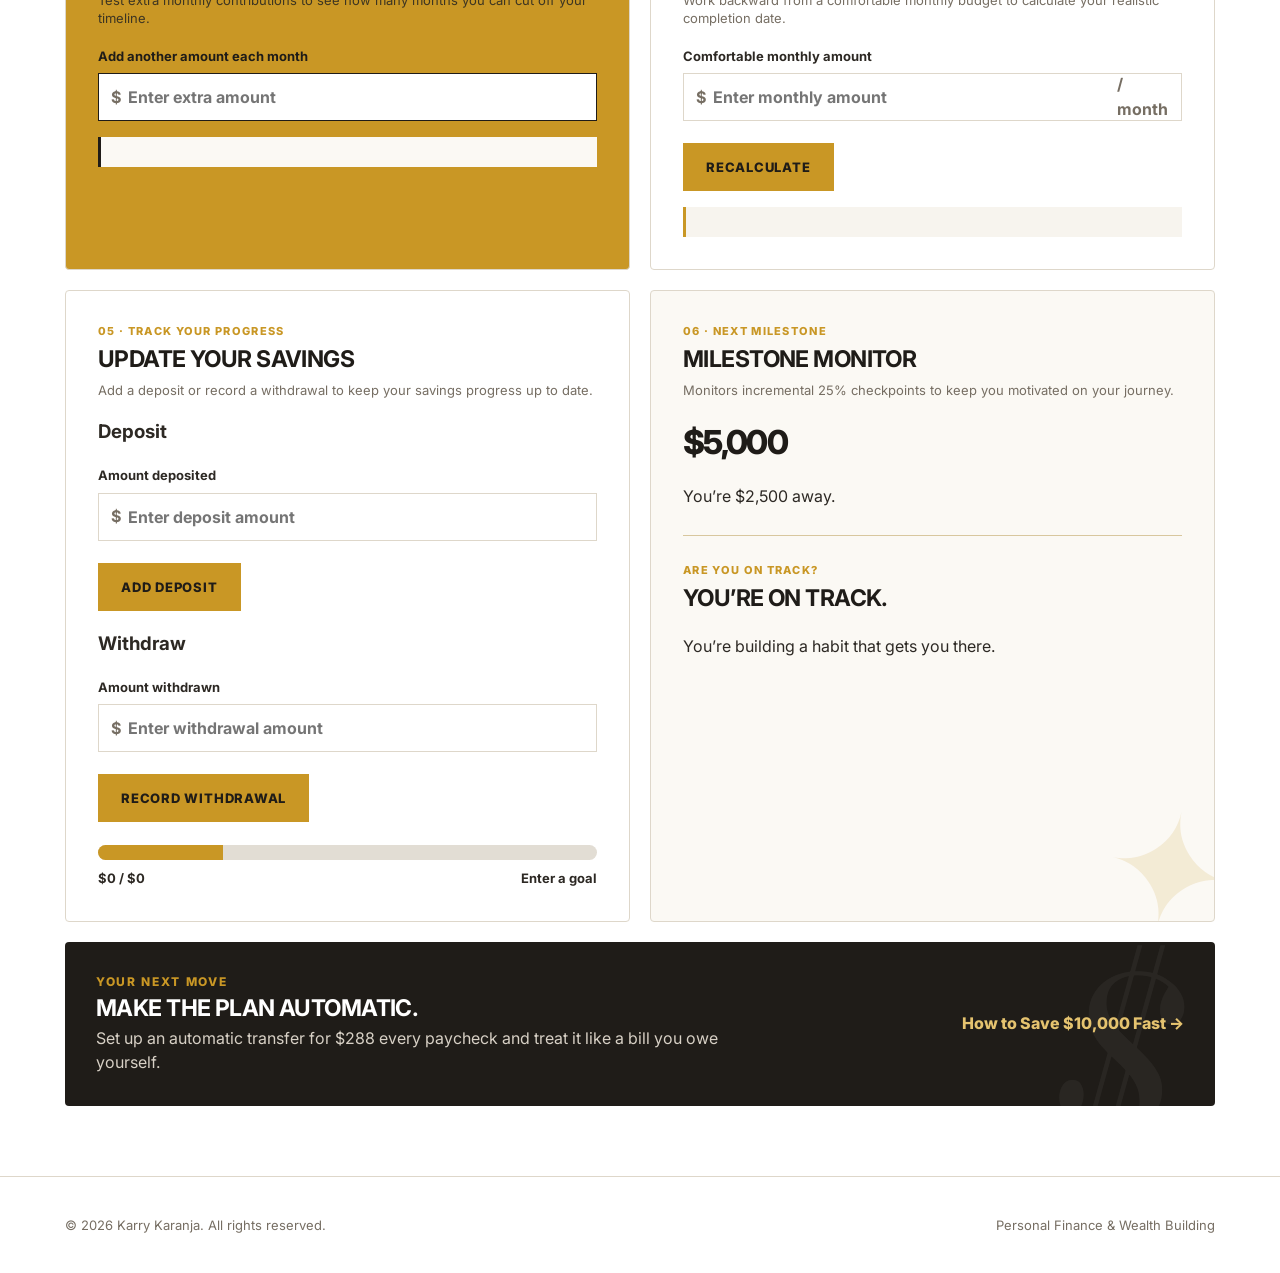
==== commit 56f7fef6: "Update savings-goal-tracker.html" ====
--- a/savings-goal-tracker.html
+++ b/savings-goal-tracker.html
@@ -196,7 +196,7 @@
     <span id="trackremain">Enter a goal</span>
   </div>
 </article>
-```
+
 
           
           <!-- TRANSACTION HISTORY PANEL -->
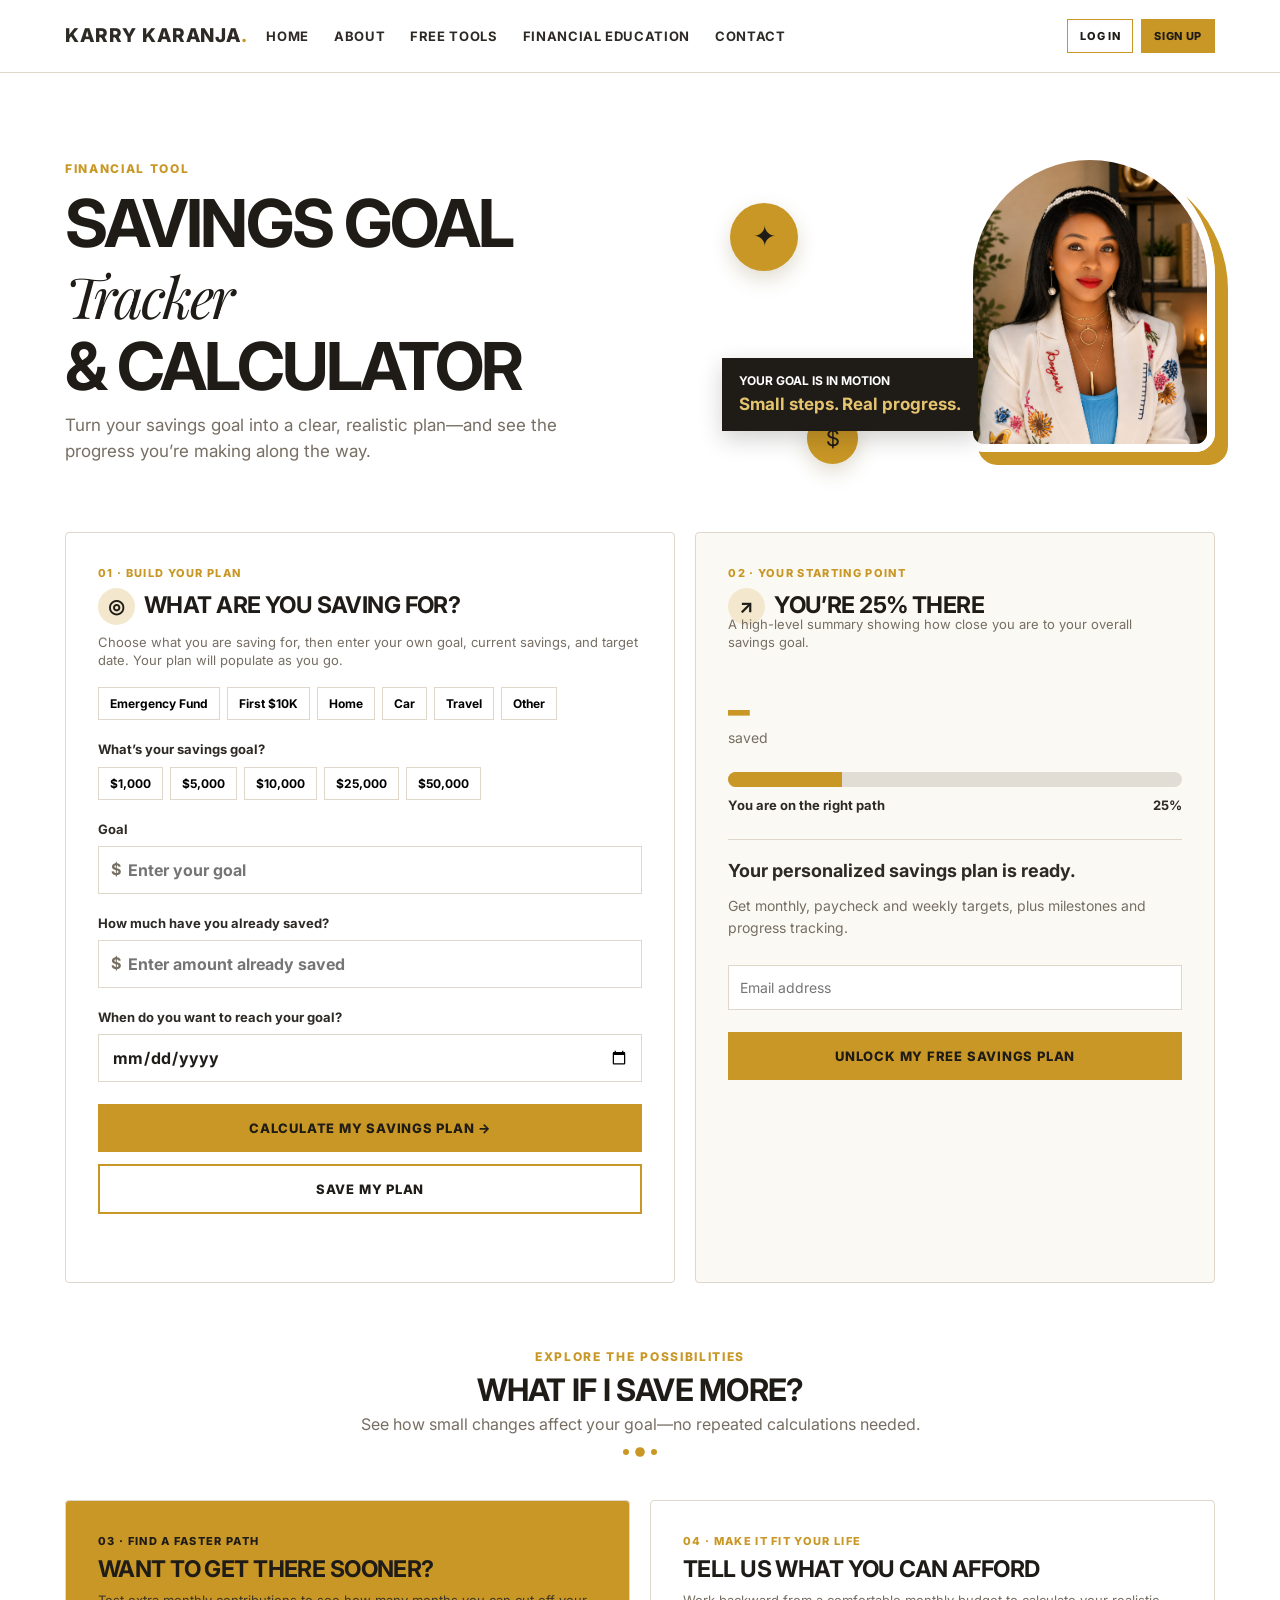
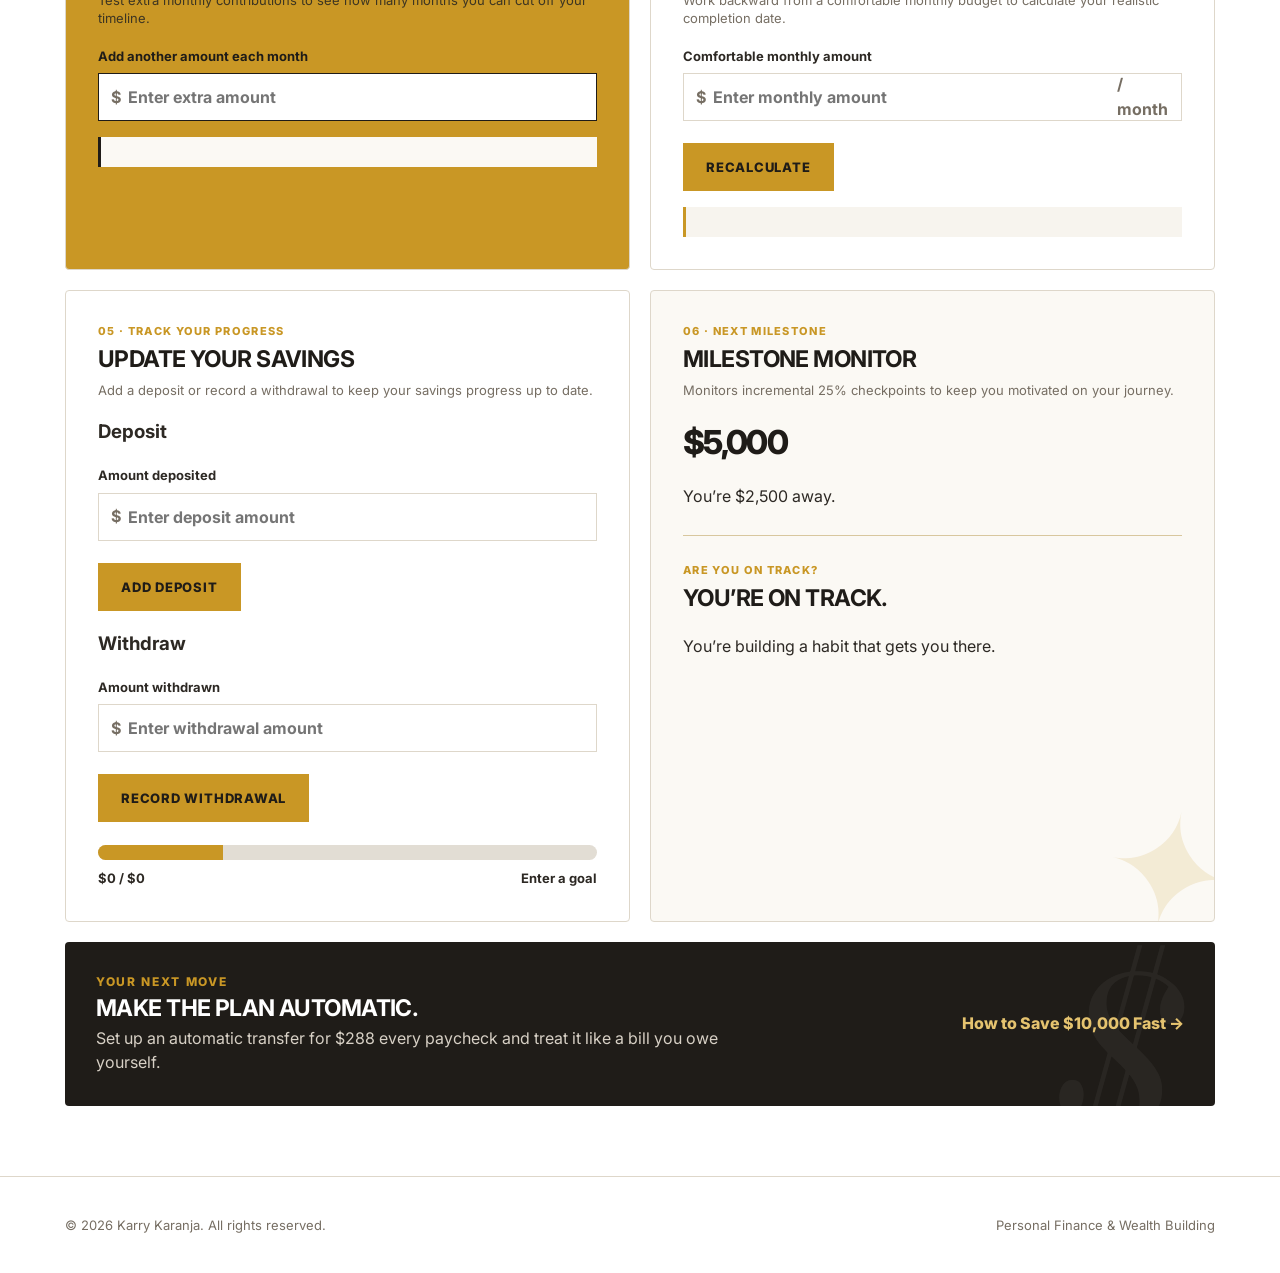
==== commit 83ee1f2a: "Update savings-goal-tracker.html" ====
--- a/savings-goal-tracker.html
+++ b/savings-goal-tracker.html
@@ -90,10 +90,10 @@
           <div class="step">02 · Your starting point</div>
           <h2><span class="icon">↗</span>You’re <span id="percent">25</span>% there</h2>
           <p class="card-explain">A high-level summary showing how close you are to your overall savings goal.</p>
-          <div class="big" id="savedStat">$2,500</div>
+          <div class="big" id="savedStat">_</div>
           <div class="muted">saved</div>
           <div class="progress"><i id="bar"></i></div>
-          <div class="row"><span id="remaining">$7,500 to go</span><span id="percentSide">25%</span></div>
+          <div class="row"><span id="remaining">You are on the right path</span><span id="percentSide">25%</span></div>
           <div class="unlock">
             <h3>Your personalized savings plan is ready.</h3>
             <p class="muted">Get monthly, paycheck and weekly targets, plus milestones and progress tracking.</p>
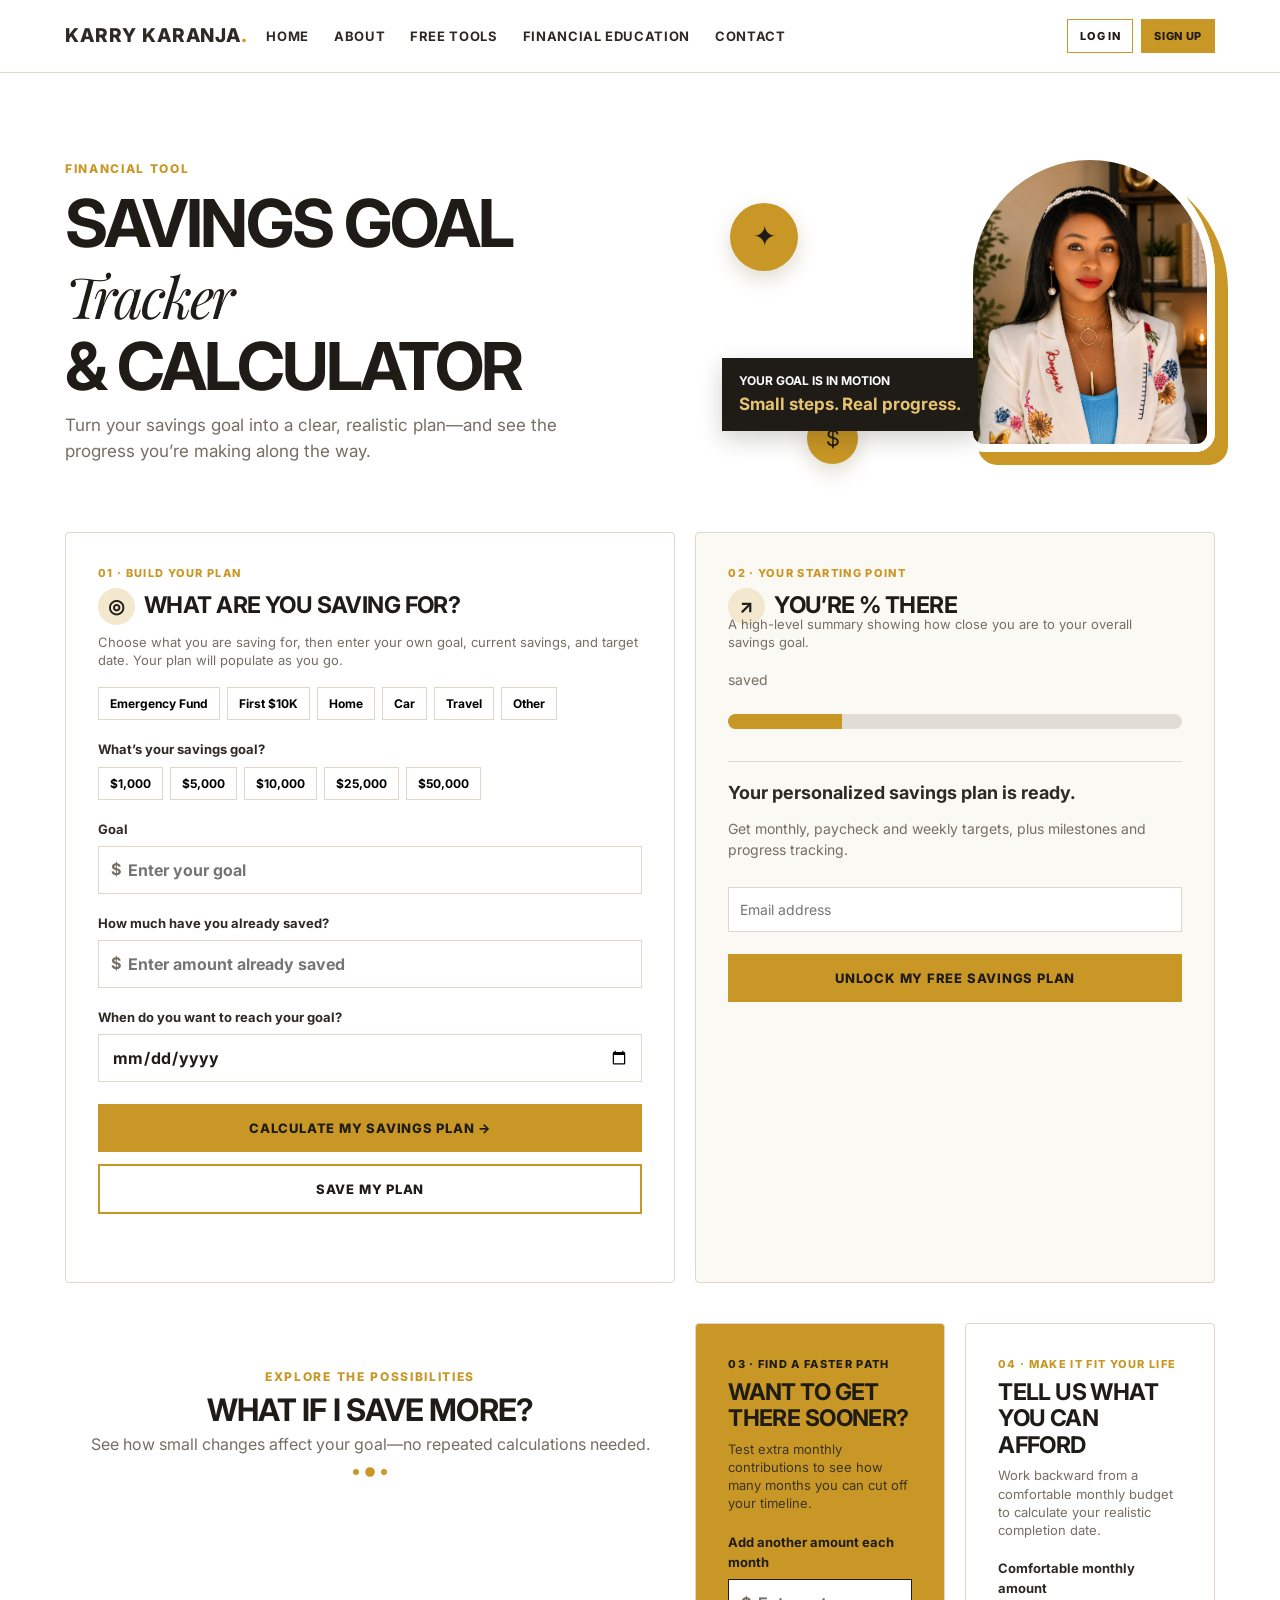
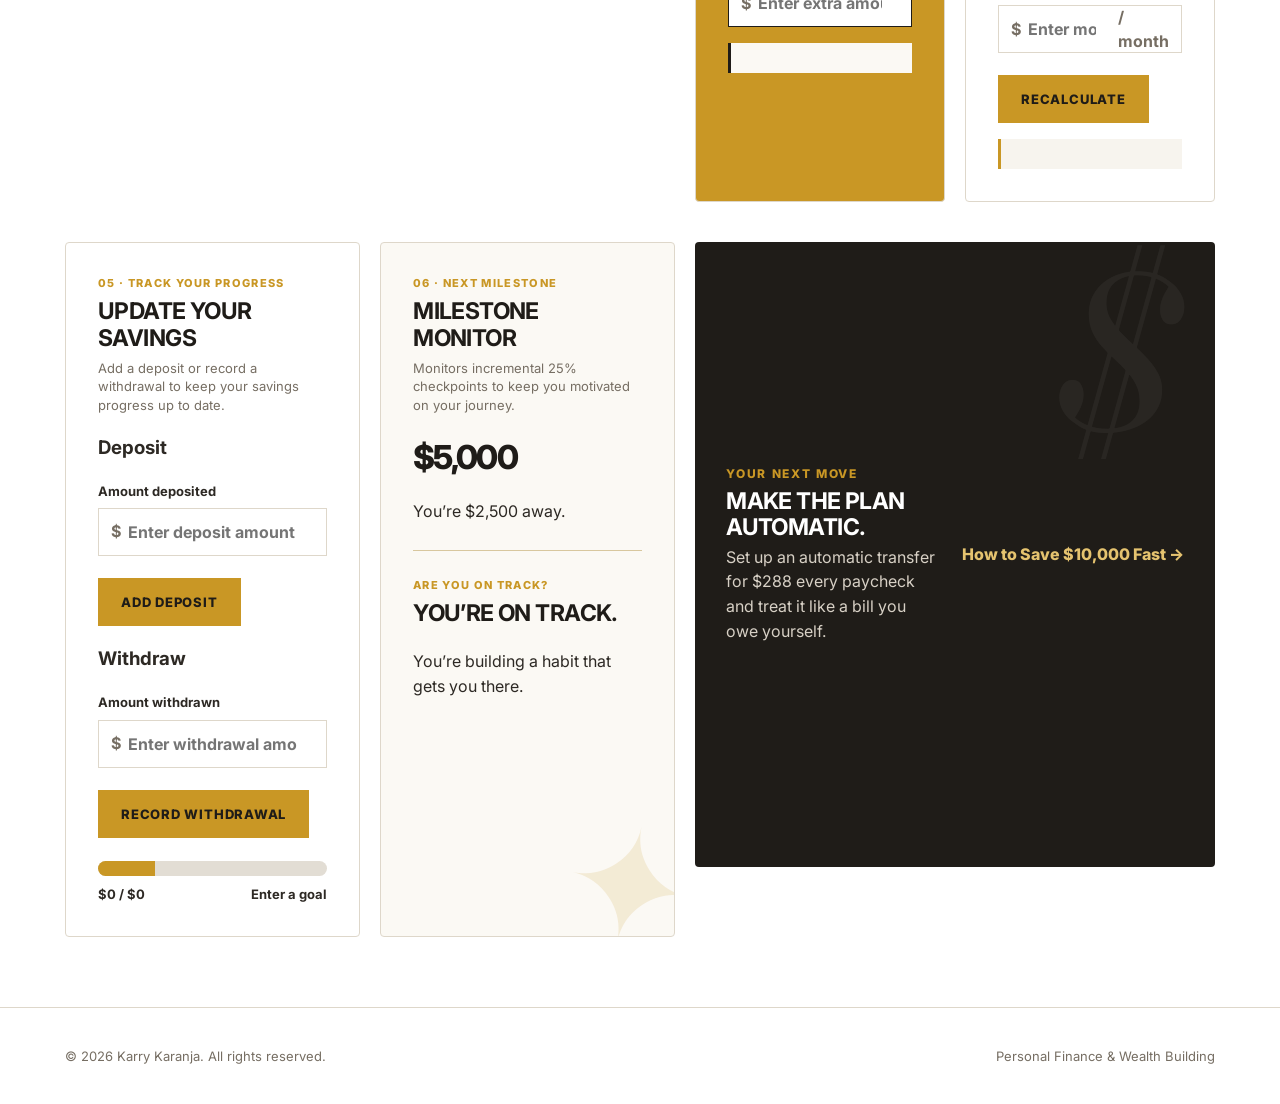
==== commit ccc87116: "Update savings-goal-tracker.html" ====
--- a/savings-goal-tracker.html
+++ b/savings-goal-tracker.html
@@ -87,21 +87,20 @@
 
         <!-- BOX 2: IVORY -->
         <aside class="panel snapshot card-2">
-          <div class="step">02 · Your starting point</div>
-          <h2><span class="icon">↗</span>You’re <span id="percent">25</span>% there</h2>
-          <p class="card-explain">A high-level summary showing how close you are to your overall savings goal.</p>
-          <div class="big" id="savedStat">_</div>
-          <div class="muted">saved</div>
-          <div class="progress"><i id="bar"></i></div>
-          <div class="row"><span id="remaining">You are on the right path</span><span id="percentSide">25%</span></div>
-          <div class="unlock">
-            <h3>Your personalized savings plan is ready.</h3>
-            <p class="muted">Get monthly, paycheck and weekly targets, plus milestones and progress tracking.</p>
-            <input class="email" type="email" placeholder="Email address">
-            <button class="button darkbutton">Unlock my free savings plan</button>
-          </div>
-        </aside>
-      </section>
+  <div class="step">02 · Your starting point</div>
+  <h2><span class="icon">↗</span>You’re <span id="percent"></span>% there</h2>
+  <p class="card-explain">A high-level summary showing how close you are to your overall savings goal.</p>
+  <div class="big" id="savedStat"></div>
+  <div class="muted">saved</div>
+  <div class="progress"><i id="bar"></i></div>
+  <div class="row"><span id="remaining"></span><span id="percentSide"></span></div>
+  <div class="unlock">
+    <h3>Your personalized savings plan is ready.</h3>
+    <p class="muted">Get monthly, paycheck and weekly targets, plus milestones and progress tracking.</p>
+    <input class="email" type="email" placeholder="Email address">
+    <button class="button darkbutton">Unlock my free savings plan</button>
+  </div>
+</aside>
 
       <section>
         <div class="heading">
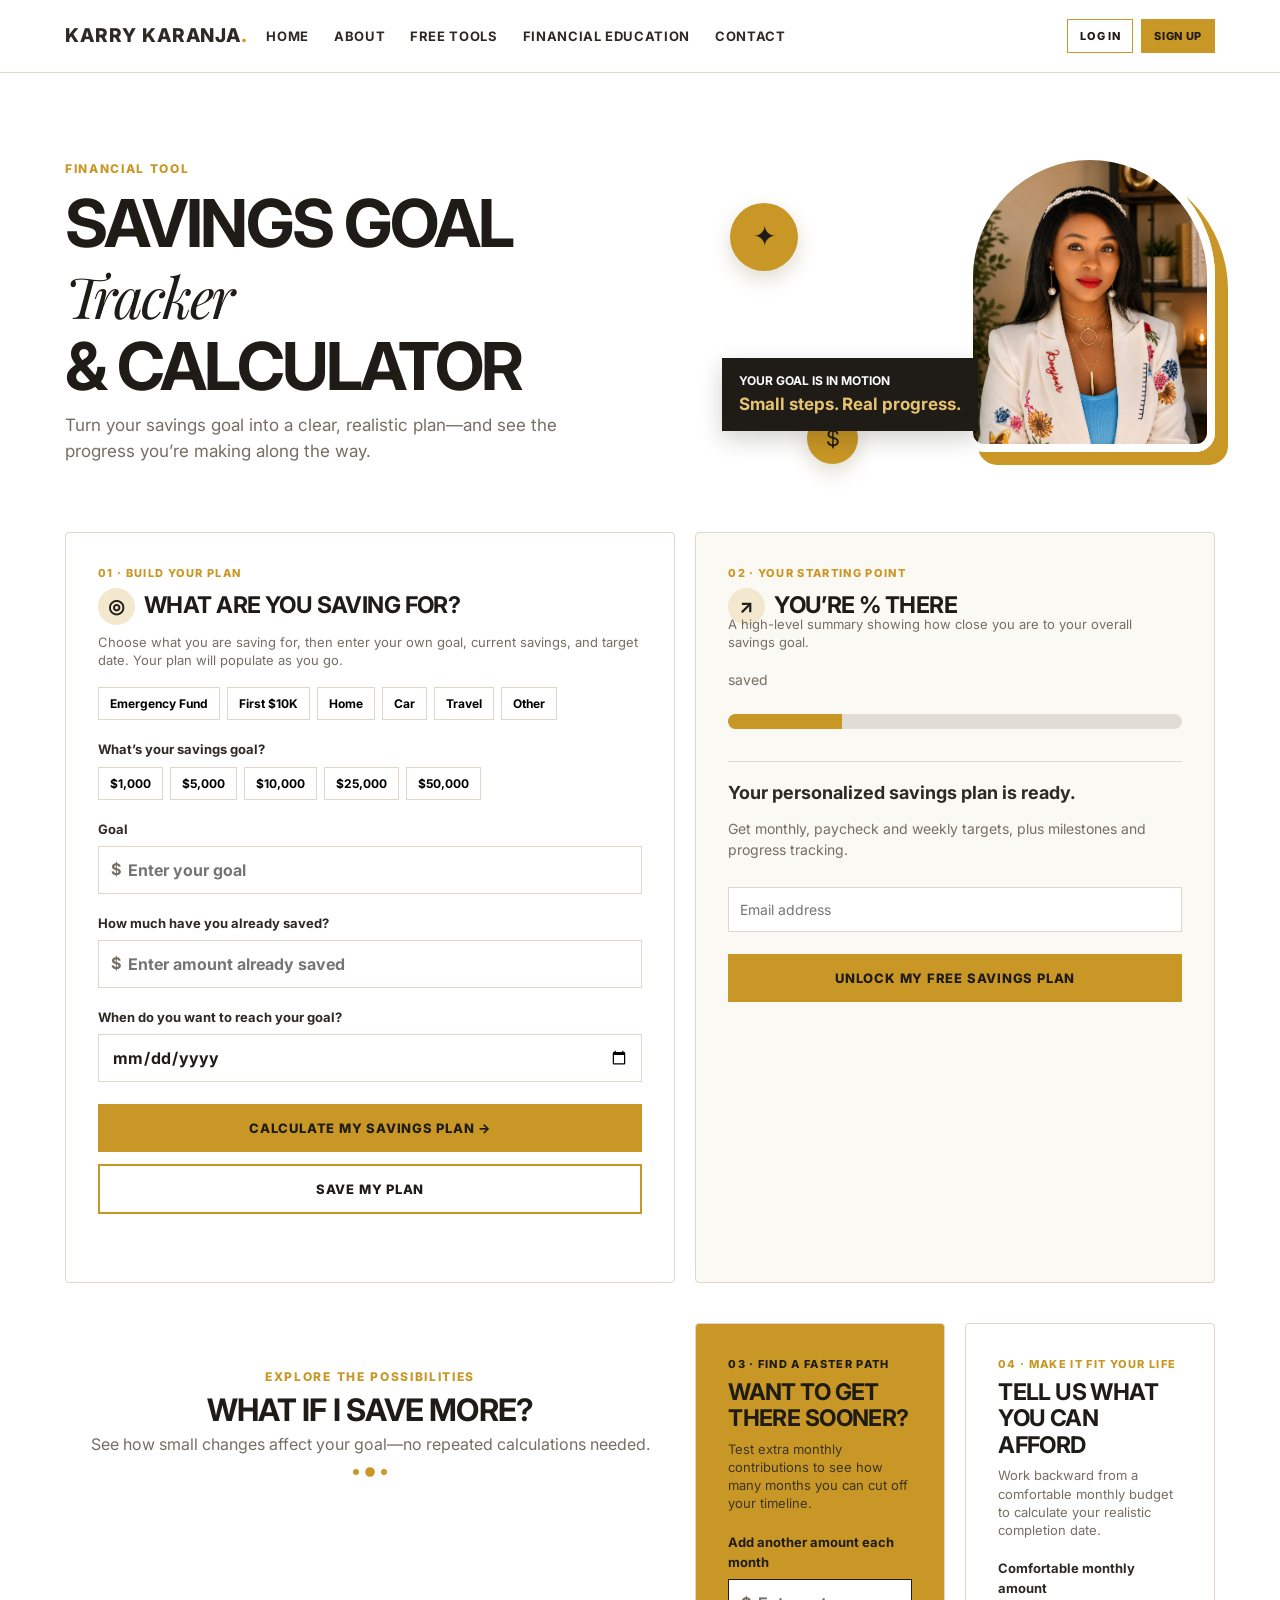
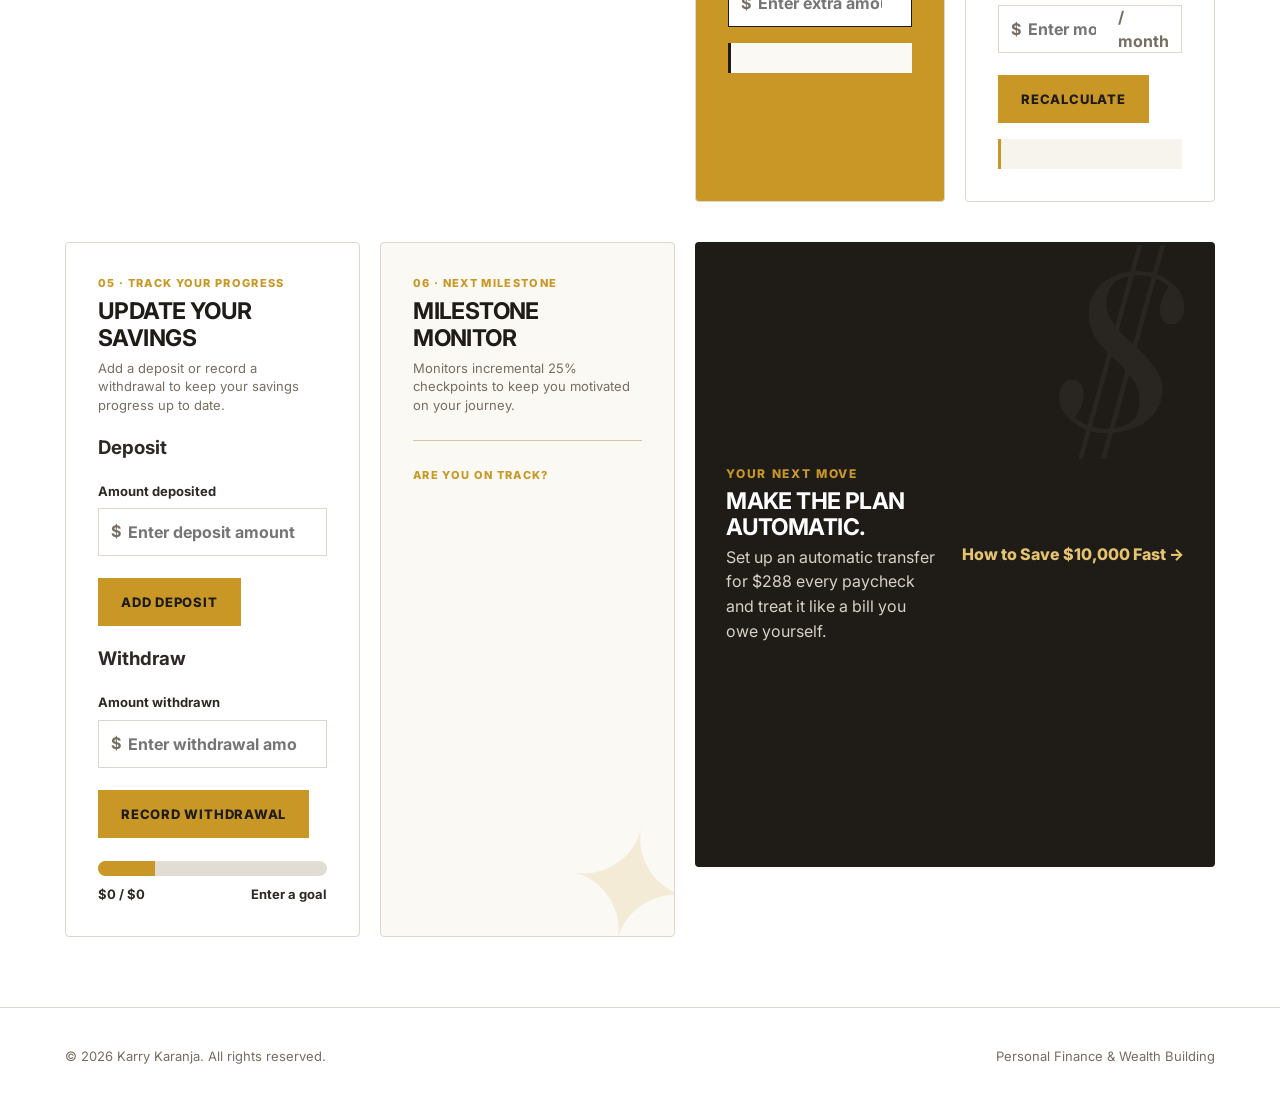
==== commit 2e14af1a: "Update savings-goal-tracker.html" ====
--- a/savings-goal-tracker.html
+++ b/savings-goal-tracker.html
@@ -205,19 +205,19 @@
           </div>
         </article>
 
-        <!-- BOX 6: IVORY -->
-        <aside class="panel milestone card-6">
-          <div class="step">06 · Next milestone</div>
-          <h2>Milestone Monitor</h2>
-          <p class="card-explain">Monitors incremental 25% checkpoints to keep you motivated on your journey.</p>
-          <div class="next" id="milestone">$5,000</div>
-          <p id="milecopy">You’re $2,500 away.</p>
-          <hr style="border:0;border-top:1px solid #d8c79e;margin:26px 0">
-          <div class="step">Are you on track?</div>
-          <h2 id="tracktitle">You’re on track.</h2>
-          <p id="trackcopy">You’re building a habit that gets you there.</p>
-        </aside>
-      </section>
+      <!-- BOX 6: IVORY -->
+<aside class="panel milestone card-6">
+  <div class="step">06 · Next milestone</div>
+  <h2>Milestone Monitor</h2>
+  <p class="card-explain">Monitors incremental 25% checkpoints to keep you motivated on your journey.</p>
+  <div class="next" id="milestone"></div>
+  <p id="milecopy"></p>
+  <hr style="border:0;border-top:1px solid #d8c79e;margin:26px 0">
+  <div class="step">Are you on track?</div>
+  <h2 id="tracktitle"></h2>
+  <p id="trackcopy"></p>
+</aside>
+</section>
 
       <section class="nextmove">
         <div>
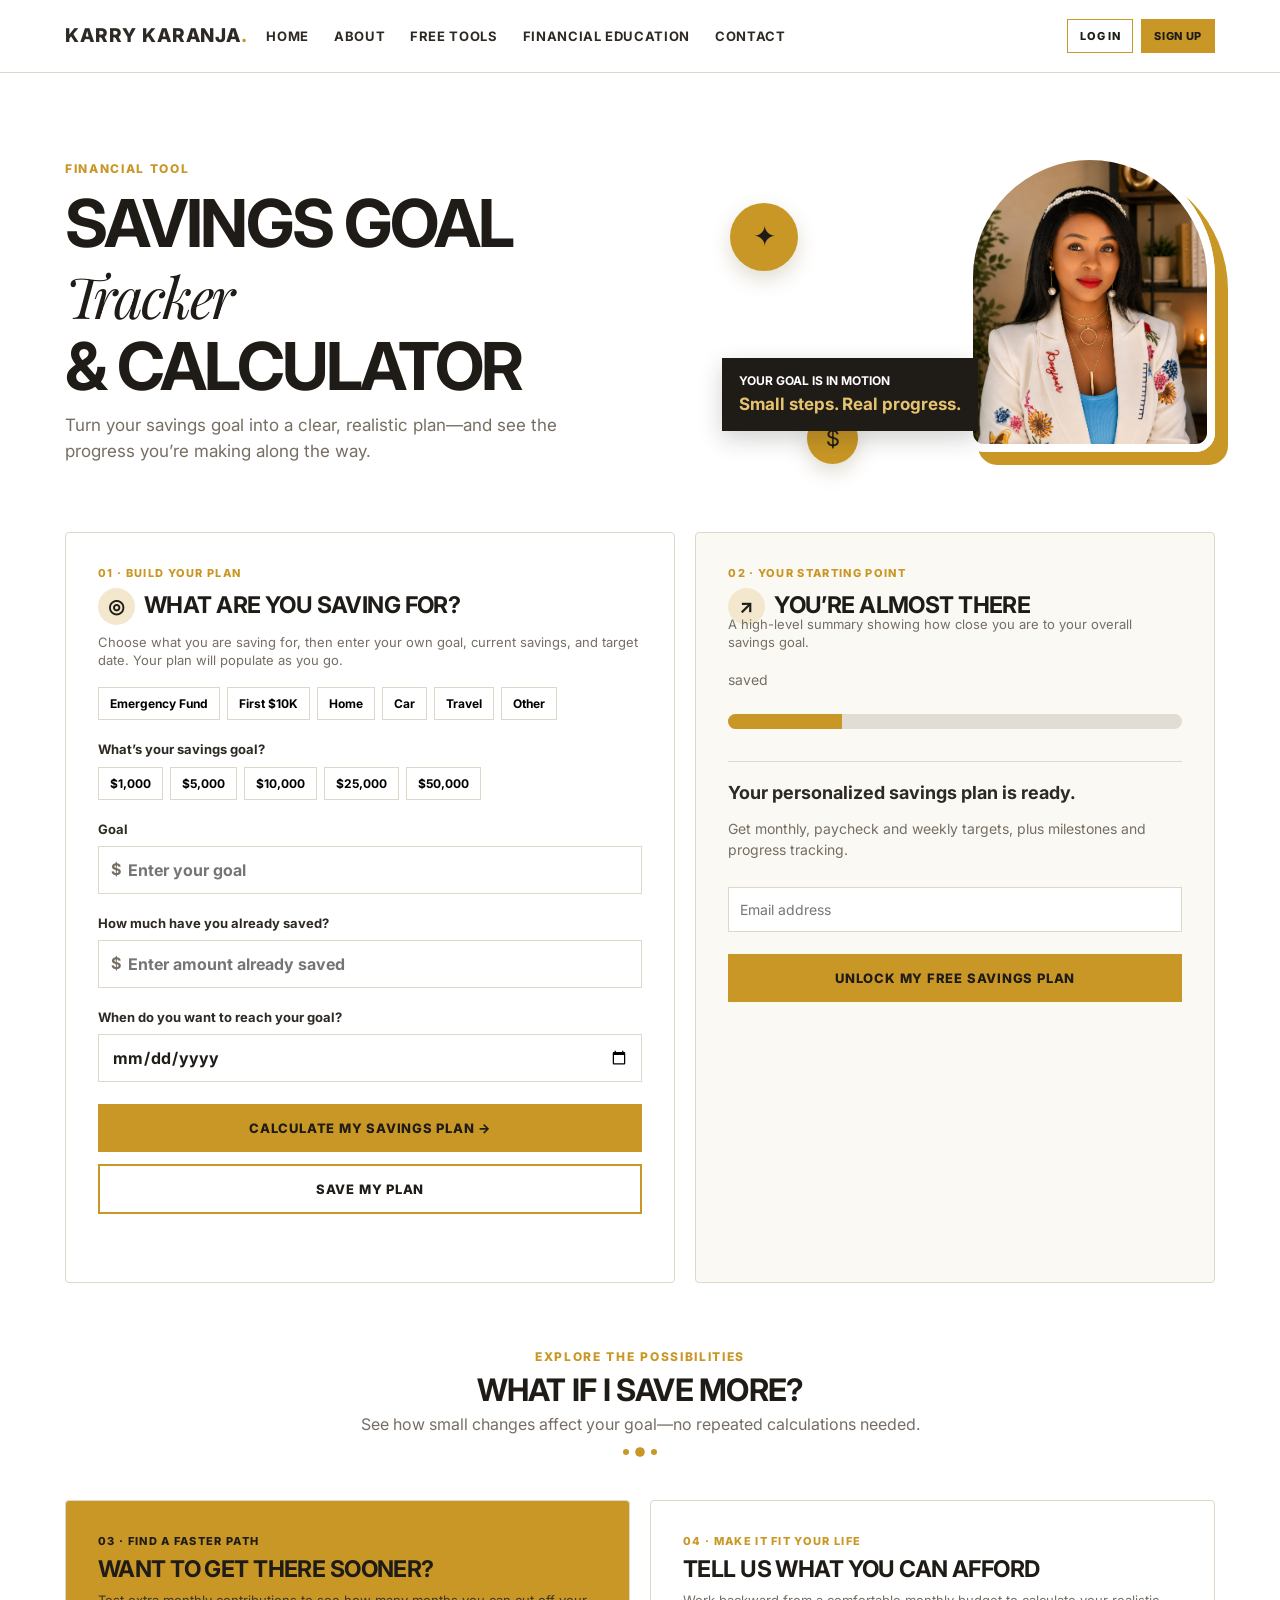
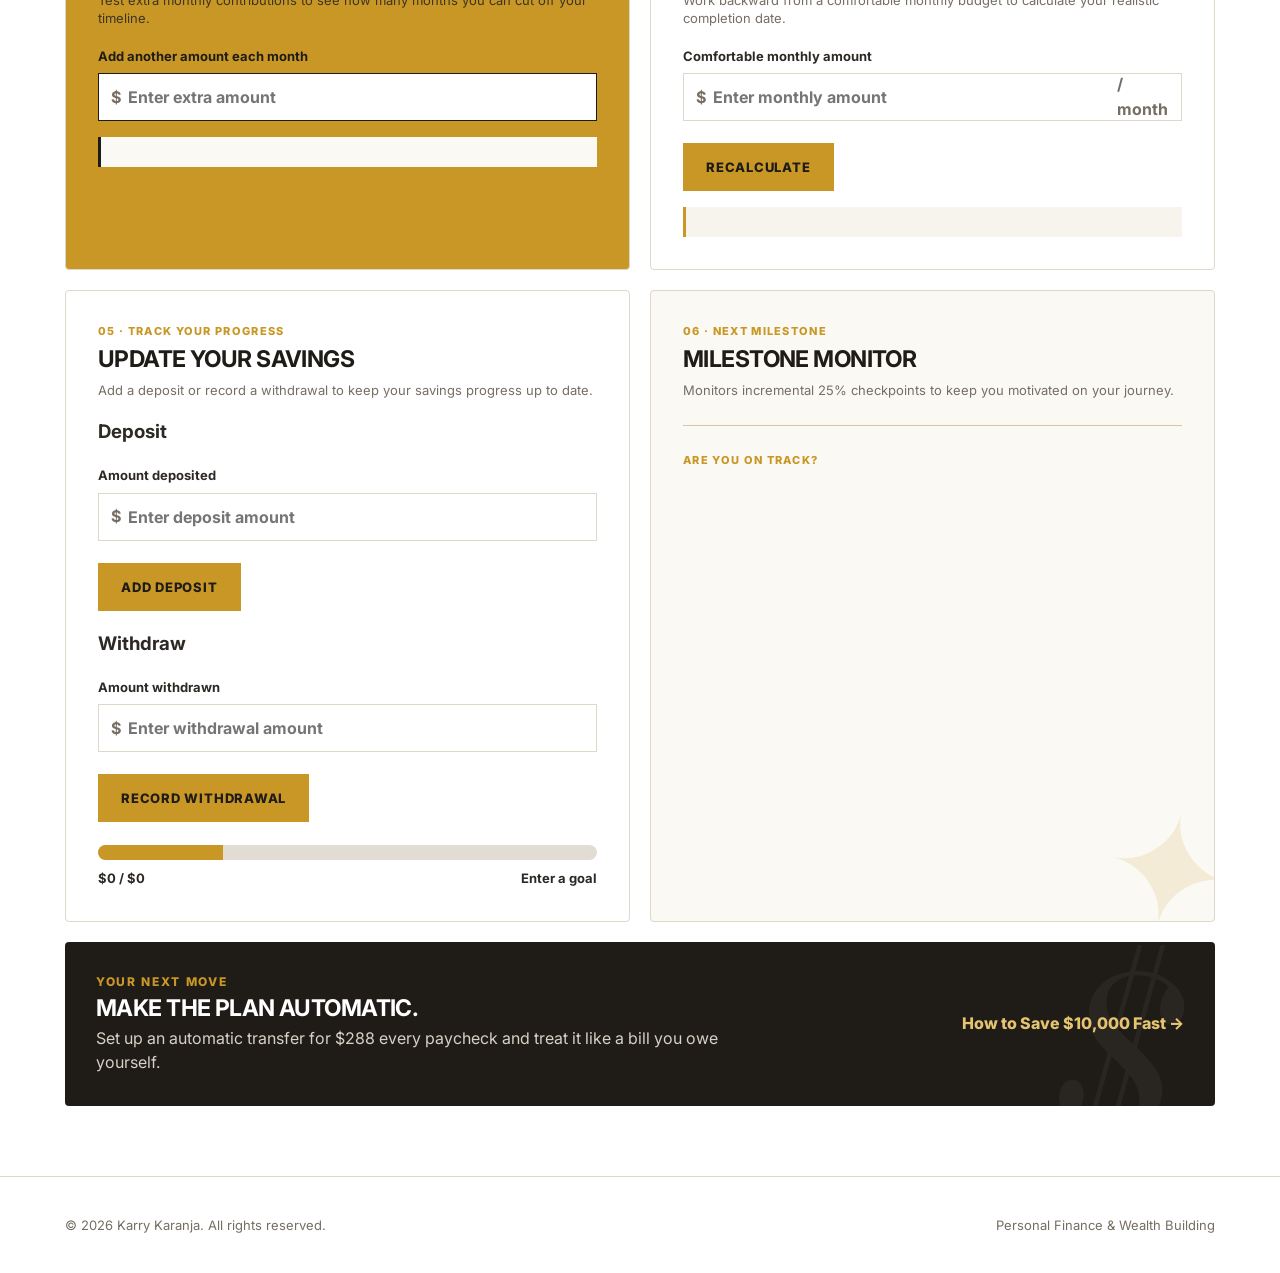
==== commit 5333a7b5: "Update savings-goal-tracker.html" ====
--- a/savings-goal-tracker.html
+++ b/savings-goal-tracker.html
@@ -88,7 +88,7 @@
         <!-- BOX 2: IVORY -->
         <aside class="panel snapshot card-2">
   <div class="step">02 · Your starting point</div>
-  <h2><span class="icon">↗</span>You’re <span id="percent"></span>% there</h2>
+  <h2><span class="icon">↗</span>You’re <span id="percent"></span>almost there</h2>
   <p class="card-explain">A high-level summary showing how close you are to your overall savings goal.</p>
   <div class="big" id="savedStat"></div>
   <div class="muted">saved</div>
@@ -101,6 +101,7 @@
     <button class="button darkbutton">Unlock my free savings plan</button>
   </div>
 </aside>
+      </section>
 
       <section>
         <div class="heading">
@@ -136,9 +137,8 @@
       </section>
 
       <section class="track">
-
-        
-   
+        <!-- BOX 5: WHITE -->
+           
 <!-- BOX 5: WHITE -->
 <article class="panel card-5">
   <div class="step">05 · Track your progress</div>
@@ -195,8 +195,6 @@
     <span id="trackremain">Enter a goal</span>
   </div>
 </article>
-
-
           
           <!-- TRANSACTION HISTORY PANEL -->
           <div id="historySection" style="margin-top: 25px; padding-top: 15px; border-top: 1px solid rgba(0,0,0,0.15);" hidden>
@@ -205,7 +203,8 @@
           </div>
         </article>
 
-      <!-- BOX 6: IVORY -->
+        <!-- BOX 6: IVORY -->
+        <!-- BOX 6: IVORY -->
 <aside class="panel milestone card-6">
   <div class="step">06 · Next milestone</div>
   <h2>Milestone Monitor</h2>
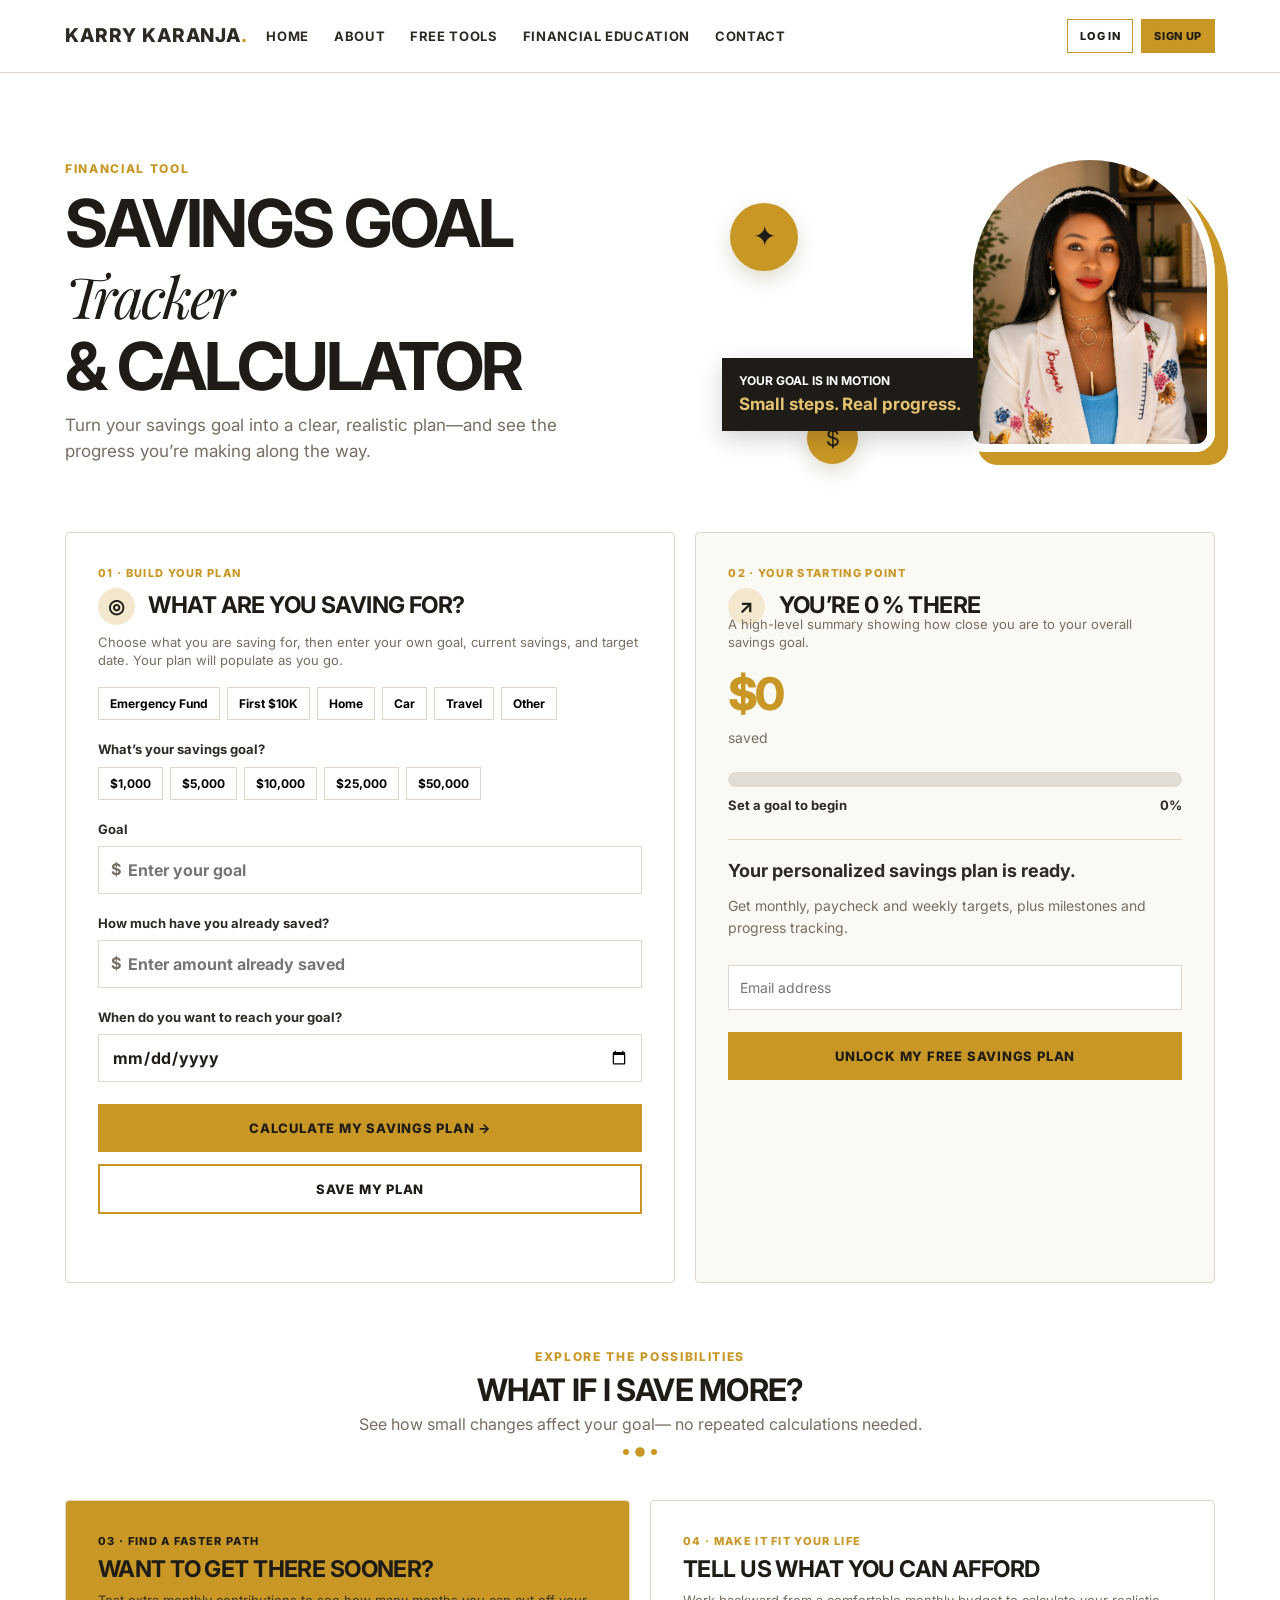
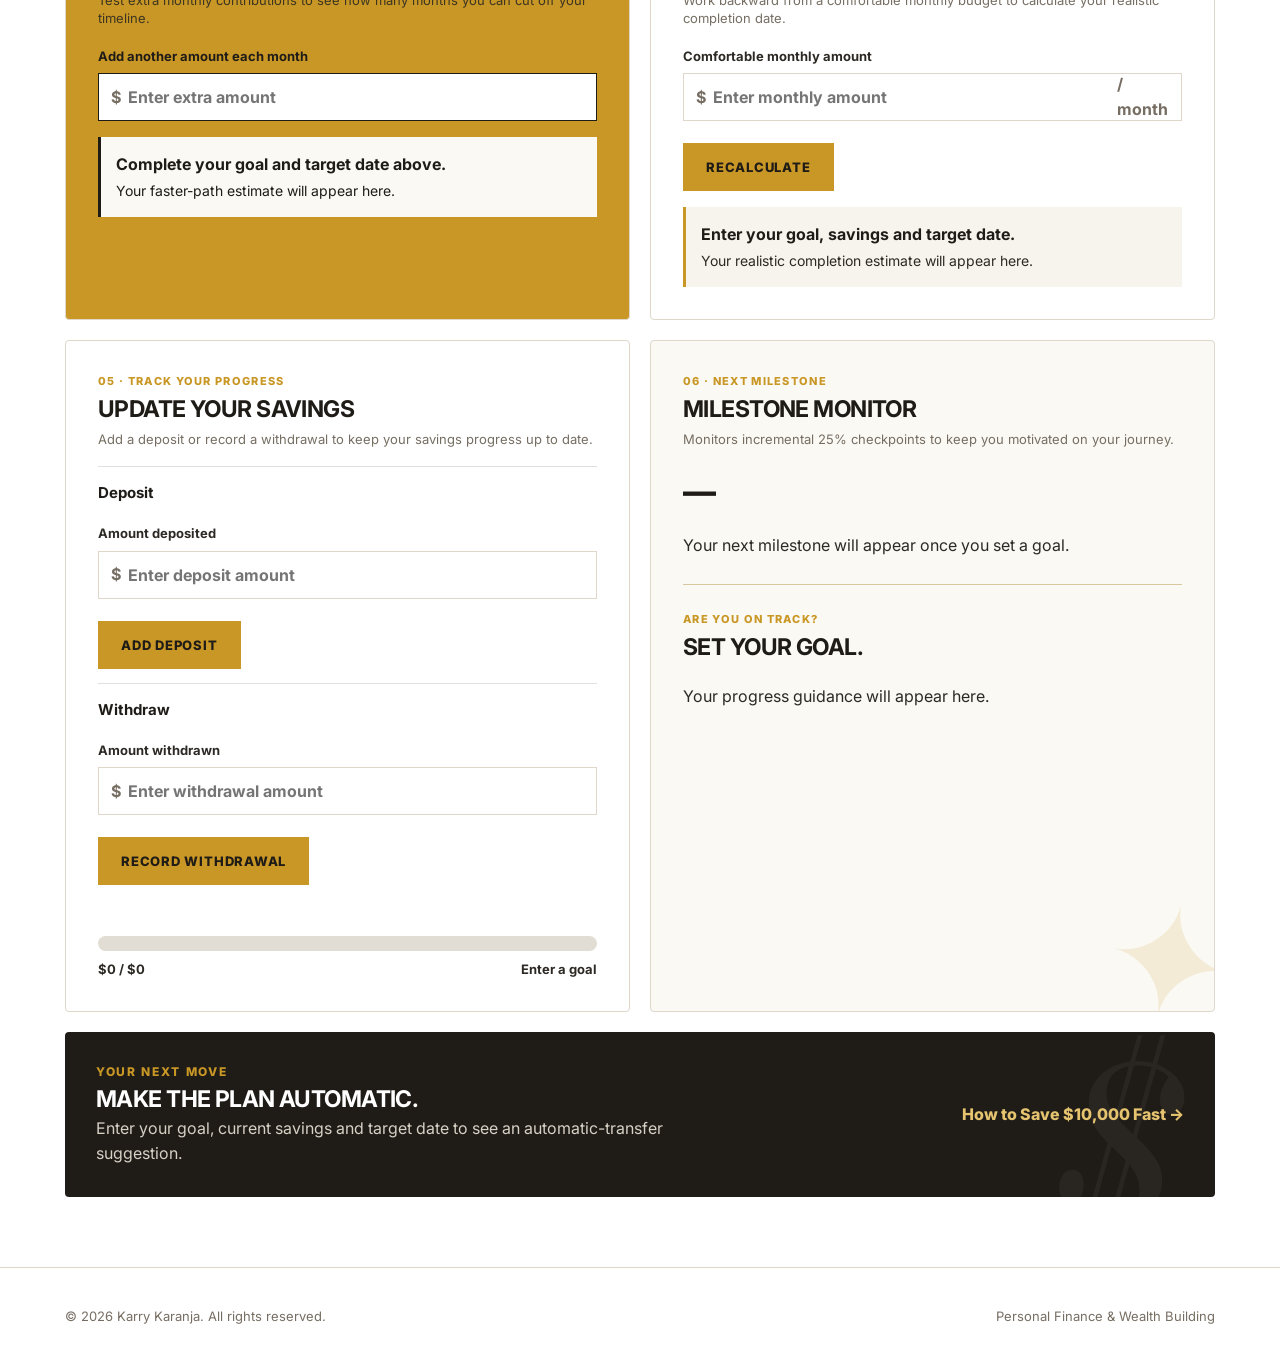
==== commit f24ffd83: "Add files via upload" ====
--- a/savings-goal-tracker.html
+++ b/savings-goal-tracker.html
@@ -1,585 +1,4266 @@
-
 <!DOCTYPE html>
 <html lang="en">
 <head>
-  <meta charset="UTF-8"><meta name="viewport" content="width=device-width, initial-scale=1.0">
+  <meta charset="UTF-8">
+  <meta name="viewport" content="width=device-width, initial-scale=1.0">
+
   <title>Savings Goal Tracker | Karry Karanja</title>
+
   <script src="https://accounts.google.com/gsi/client" async defer></script>
-  <link rel="preconnect" href="https://fonts.googleapis.com"><link rel="preconnect" href="https://fonts.gstatic.com" crossorigin>
-  <link href="https://fonts.googleapis.com/css2?family=Inter:wght@400;500;600;700;800&family=Playfair+Display:ital,wght@0,600;1,400&display=swap" rel="stylesheet">
+
+  <link rel="preconnect" href="https://fonts.googleapis.com">
+  <link rel="preconnect" href="https://fonts.gstatic.com" crossorigin>
+
+  <link
+    href="https://fonts.googleapis.com/css2?family=Inter:wght@400;500;600;700;800&family=Playfair+Display:ital,wght@0,600;1,400&display=swap"
+    rel="stylesheet"
+  >
+
   <style>
-    :root{--mustard:#C99725;--ivory:#FBF9F4;--white:#fff;--black:#1F1C18;--charcoal:#2D2924;--muted:#766E63;--soft:#F7F4EE;--tint:#F3E8CD;--border:#DED7CA;--sans:Inter,Arial,sans-serif;--serif:'Playfair Display',Georgia,serif}*{box-sizing:border-box}body{margin:0;background:var(--white);color:var(--charcoal);font:16px/1.55 var(--sans)}a{text-decoration:none;color:inherit}.container{width:min(1150px,calc(100% - 42px));margin:auto}.site-header{background:rgba(255,255,255,.96);border-bottom:1px solid var(--border);padding:19px 0}.nav{display:flex;align-items:center;justify-content:space-between;gap:18px}.logo{font-weight:800;font-size:19px;letter-spacing:.05em}.logo span,.eyebrow,.accent{color:var(--mustard)}.navlinks{display:flex;list-style:none;gap:25px;padding:0;margin:0;font-size:13px;font-weight:700;text-transform:uppercase;letter-spacing:.05em}.navlinks a:hover{color:var(--mustard)}.hero{text-align:center;padding:72px 0 52px;background:var(--white)}.eyebrow{display:block;font-size:12px;font-weight:800;letter-spacing:.14em;text-transform:uppercase}.hero h1{margin:11px 0;font-size:clamp(38px,6vw,66px);line-height:1.03;letter-spacing:-.04em;text-transform:uppercase;color:var(--black)}.hero h1 em{font:italic 400 .86em var(--serif);text-transform:none}.hero p{max-width:610px;margin:0 auto;color:var(--muted);font-size:17px}.calculator{margin:0 auto 70px}.panel{border:1px solid var(--border);padding:32px;border-radius:4px;transition:transform .3s cubic-bezier(.16,1,.3,1),box-shadow .3s cubic-bezier(.16,1,.3,1)}.panel:hover{transform:translateY(-4px);box-shadow:0 12px 28px rgba(31,28,24,.08)}
-    
-    /* SPECIFIC CARD BACKGROUND COLOR ORDER */
-    .card-1 { background: var(--white); }
-    .card-2 { background: var(--ivory); }
-    .card-3 { background: var(--mustard); color: var(--black); }
-    .card-4 { background: var(--white); }
-    .card-5 { background: var(--white); }
-    .card-6 { background: var(--ivory); }
-
-    /* ADJUSTING TEXT AND ELEMENTS WITHIN MUSTARD CARDS (CARD 3) FOR CONTRAST */
-    .card-3 .step { color: var(--black); }
-    .card-3 .card-explain { color: #3d3522; }
-    .card-3 .field { border-color: var(--black); }
-    .card-3 .answer { background: var(--ivory); border-left-color: var(--black); }
-    .card-3 .button { background: var(--black); color: var(--white); border-color: var(--black); }
-    .card-3 .button:hover { background: var(--white); color: var(--black); border-color: var(--white); }
-
-    .top{display:grid;grid-template-columns:1.08fr .92fr;gap:20px}.step{font-size:11px;letter-spacing:.12em;font-weight:800;color:var(--mustard);text-transform:uppercase;margin-bottom:6px}.card-explain{font-size:13px;color:var(--muted);margin:-15px 0 18px 0;line-height:1.4}h2{color:var(--black);text-transform:uppercase;letter-spacing:-.025em;font-size:23px;line-height:1.15;margin:0 0 23px}.label{display:block;font-size:13px;font-weight:700;margin:19px 0 7px}.chips{display:flex;flex-wrap:wrap;gap:7px}.chip{background:var(--white);border:1px solid var(--border);padding:8px 11px;font:700 12px var(--sans);cursor:pointer;transition:all .2s ease}.chip.active,.chip:hover{background:var(--tint);border-color:var(--mustard)}.field{height:48px;border:1px solid var(--border);display:flex;align-items:center;padding:0 12px;background:#fff;gap:5px;transition:border-color .2s ease,box-shadow .2s ease}.field:focus-within{border-color:var(--mustard);box-shadow:0 0 0 3px rgba(201,151,37,.15)}.field span{color:var(--muted);font-weight:700}.field input{min-width:0;width:100%;border:0;outline:0;font:700 16px var(--sans);color:var(--black);background:transparent}.button{border:1px solid var(--mustard);background:var(--mustard);color:var(--black);font:800 13px var(--sans);letter-spacing:.06em;text-transform:uppercase;padding:15px 22px;cursor:pointer;margin-top:22px;transition:all .25s ease}.button:hover{background:var(--black);border-color:var(--black);color:var(--white)}.button.full{width:100%}.button.save-btn{background:var(--white);border:2px solid var(--mustard);color:var(--black);font-weight:800}.button.save-btn:hover{background:var(--mustard);color:var(--black)}.button.save-btn:disabled{background:var(--tint);border-color:var(--mustard);color:var(--black);opacity:.95;cursor:wait}.snapshot{color:var(--charcoal)}.snapshot h2{color:var(--black);margin-bottom:5px}.snapshot .step{color:var(--mustard)}.big{font-size:45px;font-weight:800;letter-spacing:-.06em;color:var(--mustard);line-height:1.1;margin:8px 0}.muted{color:var(--muted);font-size:14px}.snapshot .muted{color:var(--muted)}.progress{height:15px;background:#e2ddd4;margin:23px 0 8px;overflow:hidden;border-radius:10px}.snapshot .progress{background:#e2ddd4}.progress i{display:block;height:100%;background:var(--mustard);width:25%;transition:width .6s cubic-bezier(.16,1,.3,1)}.row{display:flex;justify-content:space-between;gap:12px;font-size:13px;font-weight:700}.unlock{border-top:1px solid var(--border);margin-top:24px;padding-top:20px}.unlock h3{font-size:18px;line-height:1.2;margin:0 0 8px}.email{width:100%;height:45px;margin-top:12px;border:1px solid var(--border);padding:11px;font:14px var(--sans);background:#fff}.darkbutton{background:var(--mustard);color:var(--black);width:100%}.darkbutton:hover{background:var(--black);color:#fff;border-color:var(--black)}.heading{text-align:center;padding:65px 0 25px}.heading h2{font-size:31px;margin:5px 0}.heading p{color:var(--muted);margin:0}.scenarios{display:grid;grid-template-columns:repeat(4,1fr);gap:12px}.scenario{border:1px solid var(--border);background:var(--white);padding:19px;text-align:left;cursor:pointer;transition:transform .25s ease,box-shadow .25s ease,border-color .25s ease}.scenario:hover,.scenario.selected{border-color:var(--mustard);background:var(--tint);transform:translateY(-3px)}.scenario strong{display:block;font-size:20px;color:var(--black);letter-spacing:-.04em}.scenario span,.scenario b{display:block;font-size:12px;margin-top:5px}.scenario span{color:var(--muted)}.scenario b{color:#735914}.dual,.track{display:grid;grid-template-columns:1fr 1fr;gap:20px;margin-top:20px}.answer{background:var(--soft);border-left:3px solid var(--mustard);padding:15px;margin-top:16px;font-size:14px;transition:all .3s ease}.answer strong{display:block;color:var(--black);font-size:16px;margin-bottom:3px}.milestone .next{font-size:33px;font-weight:800;color:var(--black);letter-spacing:-.05em;margin:6px 0}.nextmove{display:flex;justify-content:space-between;align-items:center;gap:25px;margin:20px 0 70px;padding:31px;background:var(--black);color:white;border-radius:4px}.nextmove h2{color:white;margin:4px 0}.nextmove p{color:#d7d0c5;margin:0;max-width:650px}.nextmove a{color:#e5c36f;font-weight:800;white-space:nowrap;transition:color .2s ease}.nextmove a:hover{color:#fff}.footer{border-top:1px solid var(--border);padding:25px 0;color:var(--muted);font-size:13px}.footer .container{display:flex;justify-content:space-between}@media(max-width:760px){.navlinks{display:none}.hero{padding:52px 0 38px}.top,.dual,.track{grid-template-columns:1fr}.panel{padding:23px}.scenarios{grid-template-columns:1fr 1fr}.nextmove{display:block}.nextmove a{display:block;margin-top:16px}.footer .container{display:block}.footer p{margin:6px 0}}
-    
-    /* Visual & Animation layer */
-    .hero{overflow:hidden;position:relative}.hero-grid{display:grid;grid-template-columns:1.1fr .9fr;align-items:center;gap:55px;text-align:left}.hero-grid p{margin:0;max-width:530px}.hero-art{height:335px;position:relative}.portrait-frame{position:absolute;right:0;top:7px;width:250px;height:300px;overflow:hidden;border-radius:130px 130px 20px 20px;border:8px solid var(--white);box-shadow:13px 13px 0 var(--mustard)}.portrait-frame img{width:100%;height:100%;object-fit:cover;object-position:center}.coin{position:absolute;display:grid;place-items:center;width:68px;height:68px;border-radius:50%;background:var(--mustard);color:var(--black);font-size:28px;box-shadow:0 8px 20px #6b551c35}.coin.one{left:8px;top:58px;animation:float 4.5s ease-in-out infinite}.coin.two{left:85px;bottom:16px;width:51px;height:51px;font-size:22px;animation:float 4.5s ease-in-out .8s infinite}.goal-note{position:absolute;left:0;bottom:49px;background:var(--black);color:#fff;padding:14px 17px;font-size:12px;font-weight:700;box-shadow:0 8px 22px #1f1c1833;animation:rise .7s cubic-bezier(.16,1,.3,1) both .25s}.goal-note b{display:block;color:#e5c36f;font-size:17px}.hero h1,.hero p,.hero .eyebrow{animation:rise .7s cubic-bezier(.16,1,.3,1) both}.hero h1{animation-delay:.08s}.hero p{animation-delay:.16s}.icon{width:37px;height:37px;display:inline-grid;place-items:center;border-radius:50%;background:var(--tint);font-size:19px;vertical-align:middle;margin-right:9px}.snapshot .icon{background:var(--tint)}.snapshot .progress i{animation:fill 1.3s cubic-bezier(.16,1,.3,1) both .3s}.scenario{position:relative;overflow:hidden}.scenario:before{content:'↗';position:absolute;right:14px;top:11px;font-size:17px;color:var(--mustard);opacity:.7}.section-ornament{display:flex;justify-content:center;gap:8px;margin-top:12px}.section-ornament i{width:6px;height:6px;background:var(--mustard);border-radius:50%}.section-ornament i:nth-child(2){transform:scale(1.6)}.milestone{position:relative;overflow:hidden}.milestone:after{content:'✦';font-size:155px;position:absolute;right:-20px;bottom:-70px;color:#c9972526;transform:rotate(12deg)}.milestone>*{position:relative;z-index:1}.nextmove{position:relative;overflow:hidden}.nextmove:after{content:'$';position:absolute;right:35px;top:-50px;color:#ffffff0c;font:italic 220px var(--serif)}.nextmove>*{position:relative;z-index:1}@keyframes float{0%,100%{transform:translateY(0) rotate(0deg)}50%{transform:translateY(-12px) rotate(5deg)}}@keyframes rise{from{opacity:0;transform:translateY(20px)}to{opacity:1;transform:translateY(0)}}@keyframes fill{from{width:0}}@media(max-width:760px){.hero-grid{grid-template-columns:1fr;text-align:center;gap:18px}.hero-grid p{margin:auto}.hero-art{height:240px;width:300px;margin:auto}.portrait-frame{height:224px;width:190px;right:16px}.coin.one{left:6px;top:32px}.goal-note{left:0;bottom:18px}.hero{padding-bottom:24px}}
-  </style>
-
-  <style>
-    .auth-actions{display:flex;align-items:center;gap:8px;flex-shrink:0}.auth-button{border:1px solid var(--mustard);background:transparent;color:var(--black);padding:9px 12px;font:800 11px var(--sans);text-transform:uppercase;letter-spacing:.06em;cursor:pointer;white-space:nowrap;transition:all .2s ease}.auth-button.primary{background:var(--mustard)}.auth-button:hover{background:var(--black);color:#fff;border-color:var(--black)}.auth-status{font-size:11px;color:var(--muted);max-width:180px;overflow:hidden;text-overflow:ellipsis;white-space:nowrap}.auth-modal{position:fixed;inset:0;background:#1f1c188c;display:none;align-items:center;justify-content:center;padding:20px;z-index:1000;backdrop-filter:blur(3px)}.auth-modal.open{display:flex;animation:rise .3s cubic-bezier(.16,1,.3,1)}.auth-card{width:min(460px,100%);background:var(--white);border:1px solid var(--border);padding:30px;box-shadow:0 24px 70px #0004;position:relative;border-radius:4px}.auth-card h2{margin-bottom:8px}.auth-close{position:absolute;right:16px;top:12px;border:0;background:none;font-size:25px;cursor:pointer;color:var(--muted);transition:color .2s}.auth-close:hover{color:var(--black)}.auth-form label{display:block;font-size:13px;font-weight:700;margin:16px 0 7px}.auth-form input{width:100%;height:46px;border:1px solid var(--border);padding:10px;font:14px var(--sans);background:#fff}.auth-submit{width:100%;margin-top:20px}.auth-message{min-height:24px;margin-top:12px;font-size:13px;color:var(--muted);font-weight:600}.auth-link{border:0;background:none;color:#8b6818;text-decoration:underline;cursor:pointer;font:inherit;padding:0}
-    .nav{flex-wrap:wrap}.auth-actions{margin-left:auto}
-    @media(max-width:980px){.nav{justify-content:center}.logo{margin-right:auto}.auth-actions{margin-left:0}.navlinks{order:3;width:100%;justify-content:center;gap:18px}}
-    @media(max-width:760px){.navlinks{display:none}.auth-actions{margin-left:auto}.auth-status{display:none}.auth-button{padding:8px 10px;font-size:10px}}
+    :root{
+      --mustard:#C99725;
+      --ivory:#FBF9F4;
+      --white:#fff;
+      --black:#1F1C18;
+      --charcoal:#2D2924;
+      --muted:#766E63;
+      --soft:#F7F4EE;
+      --tint:#F3E8CD;
+      --border:#DED7CA;
+      --sans:Inter,Arial,sans-serif;
+      --serif:'Playfair Display',Georgia,serif
+    }
+
+    *{
+      box-sizing:border-box
+    }
+
+    body{
+      margin:0;
+      background:var(--white);
+      color:var(--charcoal);
+      font:16px/1.55 var(--sans)
+    }
+
+    a{
+      text-decoration:none;
+      color:inherit
+    }
+
+    .container{
+      width:min(1150px,calc(100% - 42px));
+      margin:auto
+    }
+
+    .site-header{
+      background:rgba(255,255,255,.96);
+      border-bottom:1px solid var(--border);
+      padding:19px 0
+    }
+
+    .nav{
+      display:flex;
+      align-items:center;
+      justify-content:space-between;
+      gap:18px
+    }
+
+    .logo{
+      font-weight:800;
+      font-size:19px;
+      letter-spacing:.05em
+    }
+
+    .logo span,
+    .eyebrow,
+    .accent{
+      color:var(--mustard)
+    }
+
+    .navlinks{
+      display:flex;
+      list-style:none;
+      gap:25px;
+      padding:0;
+      margin:0;
+      font-size:13px;
+      font-weight:700;
+      text-transform:uppercase;
+      letter-spacing:.05em
+    }
+
+    .navlinks a:hover{
+      color:var(--mustard)
+    }
+
+    .hero{
+      text-align:center;
+      padding:72px 0 52px;
+      background:var(--white)
+    }
+
+    .eyebrow{
+      display:block;
+      font-size:12px;
+      font-weight:800;
+      letter-spacing:.14em;
+      text-transform:uppercase
+    }
+
+    .hero h1{
+      margin:11px 0;
+      font-size:clamp(38px,6vw,66px);
+      line-height:1.03;
+      letter-spacing:-.04em;
+      text-transform:uppercase;
+      color:var(--black)
+    }
+
+    .hero h1 em{
+      font:italic 400 .86em var(--serif);
+      text-transform:none
+    }
+
+    .hero p{
+      max-width:610px;
+      margin:0 auto;
+      color:var(--muted);
+      font-size:17px
+    }
+
+    .calculator{
+      margin:0 auto 70px
+    }
+
+    .panel{
+      border:1px solid var(--border);
+      padding:32px;
+      border-radius:4px;
+      transition:
+        transform .3s cubic-bezier(.16,1,.3,1),
+        box-shadow .3s cubic-bezier(.16,1,.3,1)
+    }
+
+    .panel:hover{
+      transform:translateY(-4px);
+      box-shadow:0 12px 28px rgba(31,28,24,.08)
+    }
+
+    /* CARD BACKGROUNDS */
+
+    .card-1{
+      background:var(--white)
+    }
+
+    .card-2{
+      background:var(--ivory)
+    }
+
+    .card-3{
+      background:var(--mustard);
+      color:var(--black)
+    }
+
+    .card-4{
+      background:var(--white)
+    }
+
+    .card-5{
+      background:var(--white)
+    }
+
+    .card-6{
+      background:var(--ivory)
+    }
+
+    /* MUSTARD CARD CONTRAST */
+
+    .card-3 .step{
+      color:var(--black)
+    }
+
+    .card-3 .card-explain{
+      color:#3d3522
+    }
+
+    .card-3 .field{
+      border-color:var(--black)
+    }
+
+    .card-3 .answer{
+      background:var(--ivory);
+      border-left-color:var(--black)
+    }
+
+    .card-3 .button{
+      background:var(--black);
+      color:var(--white);
+      border-color:var(--black)
+    }
+
+    .card-3 .button:hover{
+      background:var(--white);
+      color:var(--black);
+      border-color:var(--white)
+    }
+
+    .top{
+      display:grid;
+      grid-template-columns:1.08fr .92fr;
+      gap:20px
+    }
+
+    .step{
+      font-size:11px;
+      letter-spacing:.12em;
+      font-weight:800;
+      color:var(--mustard);
+      text-transform:uppercase;
+      margin-bottom:6px
+    }
+
+    .card-explain{
+      font-size:13px;
+      color:var(--muted);
+      margin:-15px 0 18px 0;
+      line-height:1.4
+    }
+
+    h2{
+      color:var(--black);
+      text-transform:uppercase;
+      letter-spacing:-.025em;
+      font-size:23px;
+      line-height:1.15;
+      margin:0 0 23px
+    }
+
+    .label{
+      display:block;
+      font-size:13px;
+      font-weight:700;
+      margin:19px 0 7px
+    }
+
+    .chips{
+      display:flex;
+      flex-wrap:wrap;
+      gap:7px
+    }
+
+    .chip{
+      background:var(--white);
+      border:1px solid var(--border);
+      padding:8px 11px;
+      font:700 12px var(--sans);
+      cursor:pointer;
+      transition:all .2s ease
+    }
+
+    .chip.active,
+    .chip:hover{
+      background:var(--tint);
+      border-color:var(--mustard)
+    }
+
+    .field{
+      height:48px;
+      border:1px solid var(--border);
+      display:flex;
+      align-items:center;
+      padding:0 12px;
+      background:#fff;
+      gap:5px;
+      transition:
+        border-color .2s ease,
+        box-shadow .2s ease
+    }
+
+    .field:focus-within{
+      border-color:var(--mustard);
+      box-shadow:0 0 0 3px rgba(201,151,37,.15)
+    }
+
+    .field span{
+      color:var(--muted);
+      font-weight:700
+    }
+
+    .field input{
+      min-width:0;
+      width:100%;
+      border:0;
+      outline:0;
+      font:700 16px var(--sans);
+      color:var(--black);
+      background:transparent
+    }
+
+    .button{
+      border:1px solid var(--mustard);
+      background:var(--mustard);
+      color:var(--black);
+      font:800 13px var(--sans);
+      letter-spacing:.06em;
+      text-transform:uppercase;
+      padding:15px 22px;
+      cursor:pointer;
+      margin-top:22px;
+      transition:all .25s ease
+    }
+
+    .button:hover{
+      background:var(--black);
+      border-color:var(--black);
+      color:var(--white)
+    }
+
+    .button.full{
+      width:100%
+    }
+
+    .button.save-btn{
+      background:var(--white);
+      border:2px solid var(--mustard);
+      color:var(--black);
+      font-weight:800
+    }
+
+    .button.save-btn:hover{
+      background:var(--mustard);
+      color:var(--black)
+    }
+
+    .button.save-btn:disabled{
+      background:var(--tint);
+      border-color:var(--mustard);
+      color:var(--black);
+      opacity:.95;
+      cursor:wait
+    }
+
+    .button:disabled{
+      cursor:wait;
+      opacity:.65
+    }
+
+    .snapshot{
+      color:var(--charcoal)
+    }
+
+    .snapshot h2{
+      color:var(--black);
+      margin-bottom:5px
+    }
+
+    .snapshot .step{
+      color:var(--mustard)
+    }
+
+    .big{
+      font-size:45px;
+      font-weight:800;
+      letter-spacing:-.06em;
+      color:var(--mustard);
+      line-height:1.1;
+      margin:8px 0
+    }
+
+    .muted{
+      color:var(--muted);
+      font-size:14px
+    }
+
+    .snapshot .muted{
+      color:var(--muted)
+    }
+
+    .progress{
+      height:15px;
+      background:#e2ddd4;
+      margin:23px 0 8px;
+      overflow:hidden;
+      border-radius:10px
+    }
+
+    .snapshot .progress{
+      background:#e2ddd4
+    }
+
+    .progress i{
+      display:block;
+      height:100%;
+      background:var(--mustard);
+      width:25%;
+      transition:width .6s cubic-bezier(.16,1,.3,1)
+    }
+
+    .row{
+      display:flex;
+      justify-content:space-between;
+      gap:12px;
+      font-size:13px;
+      font-weight:700
+    }
+
+    .unlock{
+      border-top:1px solid var(--border);
+      margin-top:24px;
+      padding-top:20px
+    }
+
+    .unlock h3{
+      font-size:18px;
+      line-height:1.2;
+      margin:0 0 8px
+    }
+
+    .email{
+      width:100%;
+      height:45px;
+      margin-top:12px;
+      border:1px solid var(--border);
+      padding:11px;
+      font:14px var(--sans);
+      background:#fff
+    }
+
+    .darkbutton{
+      background:var(--mustard);
+      color:var(--black);
+      width:100%
+    }
+
+    .darkbutton:hover{
+      background:var(--black);
+      color:#fff;
+      border-color:var(--black)
+    }
+
+    .heading{
+      text-align:center;
+      padding:65px 0 25px
+    }
+
+    .heading h2{
+      font-size:31px;
+      margin:5px 0
+    }
+
+    .heading p{
+      color:var(--muted);
+      margin:0
+    }
+
+    .scenarios{
+      display:grid;
+      grid-template-columns:repeat(4,1fr);
+      gap:12px
+    }
+
+    .scenario{
+      border:1px solid var(--border);
+      background:var(--white);
+      padding:19px;
+      text-align:left;
+      cursor:pointer;
+      transition:
+        transform .25s ease,
+        box-shadow .25s ease,
+        border-color .25s ease
+    }
+
+    .scenario:hover,
+    .scenario.selected{
+      border-color:var(--mustard);
+      background:var(--tint);
+      transform:translateY(-3px)
+    }
+
+    .scenario strong{
+      display:block;
+      font-size:20px;
+      color:var(--black);
+      letter-spacing:-.04em
+    }
+
+    .scenario span,
+    .scenario b{
+      display:block;
+      font-size:12px;
+      margin-top:5px
+    }
+
+    .scenario span{
+      color:var(--muted)
+    }
+
+    .scenario b{
+      color:#735914
+    }
+
+    .dual,
+    .track{
+      display:grid;
+      grid-template-columns:1fr 1fr;
+      gap:20px;
+      margin-top:20px
+    }
+
+    .answer{
+      background:var(--soft);
+      border-left:3px solid var(--mustard);
+      padding:15px;
+      margin-top:16px;
+      font-size:14px;
+      transition:all .3s ease
+    }
+
+    .answer strong{
+      display:block;
+      color:var(--black);
+      font-size:16px;
+      margin-bottom:3px
+    }
+
+    .milestone .next{
+      font-size:33px;
+      font-weight:800;
+      color:var(--black);
+      letter-spacing:-.05em;
+      margin:6px 0
+    }
+
+    .nextmove{
+      display:flex;
+      justify-content:space-between;
+      align-items:center;
+      gap:25px;
+      margin:20px 0 70px;
+      padding:31px;
+      background:var(--black);
+      color:white;
+      border-radius:4px
+    }
+
+    .nextmove h2{
+      color:white;
+      margin:4px 0
+    }
+
+    .nextmove p{
+      color:#d7d0c5;
+      margin:0;
+      max-width:650px
+    }
+
+    .nextmove a{
+      color:#e5c36f;
+      font-weight:800;
+      white-space:nowrap;
+      transition:color .2s ease
+    }
+
+    .nextmove a:hover{
+      color:#fff
+    }
+
+    .footer{
+      border-top:1px solid var(--border);
+      padding:25px 0;
+      color:var(--muted);
+      font-size:13px
+    }
+
+    .footer .container{
+      display:flex;
+      justify-content:space-between
+    }
+
+    /* VISUAL & ANIMATION */
+
+    .hero{
+      overflow:hidden;
+      position:relative
+    }
+
+    .hero-grid{
+      display:grid;
+      grid-template-columns:1.1fr .9fr;
+      align-items:center;
+      gap:55px;
+      text-align:left
+    }
+
+    .hero-grid p{
+      margin:0;
+      max-width:530px
+    }
+
+    .hero-art{
+      height:335px;
+      position:relative
+    }
+
+    .portrait-frame{
+      position:absolute;
+      right:0;
+      top:7px;
+      width:250px;
+      height:300px;
+      overflow:hidden;
+      border-radius:130px 130px 20px 20px;
+      border:8px solid var(--white);
+      box-shadow:13px 13px 0 var(--mustard)
+    }
+
+    .portrait-frame img{
+      width:100%;
+      height:100%;
+      object-fit:cover;
+      object-position:center
+    }
+
+    .coin{
+      position:absolute;
+      display:grid;
+      place-items:center;
+      width:68px;
+      height:68px;
+      border-radius:50%;
+      background:var(--mustard);
+      color:var(--black);
+      font-size:28px;
+      box-shadow:0 8px 20px #6b551c35
+    }
+
+    .coin.one{
+      left:8px;
+      top:58px;
+      animation:float 4.5s ease-in-out infinite
+    }
+
+    .coin.two{
+      left:85px;
+      bottom:16px;
+      width:51px;
+      height:51px;
+      font-size:22px;
+      animation:float 4.5s ease-in-out .8s infinite
+    }
+
+    .goal-note{
+      position:absolute;
+      left:0;
+      bottom:49px;
+      background:var(--black);
+      color:#fff;
+      padding:14px 17px;
+      font-size:12px;
+      font-weight:700;
+      box-shadow:0 8px 22px #1f1c1833;
+      animation:rise .7s cubic-bezier(.16,1,.3,1) both .25s
+    }
+
+    .goal-note b{
+      display:block;
+      color:#e5c36f;
+      font-size:17px
+    }
+
+    .hero h1,
+    .hero p,
+    .hero .eyebrow{
+      animation:rise .7s cubic-bezier(.16,1,.3,1) both
+    }
+
+    .hero h1{
+      animation-delay:.08s
+    }
+
+    .hero p{
+      animation-delay:.16s
+    }
+
+    .icon{
+      width:37px;
+      height:37px;
+      display:inline-grid;
+      place-items:center;
+      border-radius:50%;
+      background:var(--tint);
+      font-size:19px;
+      vertical-align:middle;
+      margin-right:9px
+    }
+
+    .snapshot .icon{
+      background:var(--tint)
+    }
+
+    .snapshot .progress i{
+      animation:fill 1.3s cubic-bezier(.16,1,.3,1) both .3s
+    }
+
+    .scenario{
+      position:relative;
+      overflow:hidden
+    }
+
+    .scenario:before{
+      content:'↗';
+      position:absolute;
+      right:14px;
+      top:11px;
+      font-size:17px;
+      color:var(--mustard);
+      opacity:.7
+    }
+
+    .section-ornament{
+      display:flex;
+      justify-content:center;
+      gap:8px;
+      margin-top:12px
+    }
+
+    .section-ornament i{
+      width:6px;
+      height:6px;
+      background:var(--mustard);
+      border-radius:50%
+    }
+
+    .section-ornament i:nth-child(2){
+      transform:scale(1.6)
+    }
+
+    .milestone{
+      position:relative;
+      overflow:hidden
+    }
+
+    .milestone:after{
+      content:'✦';
+      font-size:155px;
+      position:absolute;
+      right:-20px;
+      bottom:-70px;
+      color:#c9972526;
+      transform:rotate(12deg)
+    }
+
+    .milestone>*{
+      position:relative;
+      z-index:1
+    }
+
+    .nextmove{
+      position:relative;
+      overflow:hidden
+    }
+
+    .nextmove:after{
+      content:'$';
+      position:absolute;
+      right:35px;
+      top:-50px;
+      color:#ffffff0c;
+      font:italic 220px var(--serif)
+    }
+
+    .nextmove>*{
+      position:relative;
+      z-index:1
+    }
+
+    @keyframes float{
+      0%,100%{
+        transform:translateY(0) rotate(0deg)
+      }
+
+      50%{
+        transform:translateY(-12px) rotate(5deg)
+      }
+    }
+
+    @keyframes rise{
+      from{
+        opacity:0;
+        transform:translateY(20px)
+      }
+
+      to{
+        opacity:1;
+        transform:translateY(0)
+      }
+    }
+
+    @keyframes fill{
+      from{
+        width:0
+      }
+    }
+
+    /* ACTIVITY HISTORY */
+
+    .history-panel{
+      margin-top:25px;
+      padding-top:20px;
+      border-top:1px solid rgba(0,0,0,.15)
+    }
+
+    .history-head{
+      display:flex;
+      align-items:flex-start;
+      justify-content:space-between;
+      gap:15px;
+      margin-bottom:12px
+    }
+
+    .history-head h3{
+      margin:2px 0 0;
+      font-size:18px;
+      line-height:1.2;
+      color:var(--black)
+    }
+
+    .history-refresh{
+      border:1px solid var(--border);
+      background:var(--white);
+      color:var(--black);
+      padding:8px 11px;
+      font:800 11px var(--sans);
+      text-transform:uppercase;
+      letter-spacing:.05em;
+      cursor:pointer
+    }
+
+    .history-refresh:hover{
+      background:var(--black);
+      color:#fff;
+      border-color:var(--black)
+    }
+
+    .history-list{
+      display:grid;
+      gap:8px
+    }
+
+    .history-group{
+      margin-top:10px
+    }
+
+    .history-date{
+      font-size:11px;
+      font-weight:800;
+      letter-spacing:.08em;
+      text-transform:uppercase;
+      color:var(--muted);
+      margin:12px 0 7px
+    }
+
+    .history-item{
+      display:flex;
+      align-items:flex-start;
+      justify-content:space-between;
+      gap:14px;
+      padding:11px 12px;
+      background:rgba(255,255,255,.72);
+      border:1px solid var(--border)
+    }
+
+    .history-item-main{
+      min-width:0
+    }
+
+    .history-type{
+      font-weight:800;
+      font-size:13px;
+      color:var(--black)
+    }
+
+    .history-detail{
+      font-size:12px;
+      color:var(--muted);
+      margin-top:2px
+    }
+
+    .history-time{
+      font-size:11px;
+      color:var(--muted);
+      white-space:nowrap
+    }
+
+    .history-amount{
+      font-weight:800;
+      font-size:13px;
+      white-space:nowrap
+    }
+
+    .history-amount.positive{
+      color:#3b6f36
+    }
+
+    .history-amount.negative{
+      color:#9a3d2e
+    }
+
+    .history-more{
+      display:block;
+      width:100%;
+      margin-top:12px
+    }
+
+    .savings-action{
+      margin-top:14px;
+      padding-top:14px;
+      border-top:1px solid rgba(0,0,0,.12)
+    }
+
+    .savings-action h3{
+      margin:0;
+      font-size:15px;
+      color:var(--black)
+    }
+
+    .transaction-message{
+      min-height:20px;
+      margin-top:8px;
+      font-size:12px;
+      font-weight:700;
+      color:var(--muted)
+    }
+
+    /* AUTH */
+
+    .auth-actions{
+      display:flex;
+      align-items:center;
+      gap:8px;
+      flex-shrink:0
+    }
+
+    .auth-button{
+      border:1px solid var(--mustard);
+      background:transparent;
+      color:var(--black);
+      padding:9px 12px;
+      font:800 11px var(--sans);
+      text-transform:uppercase;
+      letter-spacing:.06em;
+      cursor:pointer;
+      white-space:nowrap;
+      transition:all .2s ease
+    }
+
+    .auth-button.primary{
+      background:var(--mustard)
+    }
+
+    .auth-button:hover{
+      background:var(--black);
+      color:#fff;
+      border-color:var(--black)
+    }
+
+    .auth-status{
+      font-size:11px;
+      color:var(--muted);
+      max-width:180px;
+      overflow:hidden;
+      text-overflow:ellipsis;
+      white-space:nowrap
+    }
+
+    .auth-modal{
+      position:fixed;
+      inset:0;
+      background:#1f1c188c;
+      display:none;
+      align-items:center;
+      justify-content:center;
+      padding:20px;
+      z-index:1000;
+      backdrop-filter:blur(3px)
+    }
+
+    .auth-modal.open{
+      display:flex;
+      animation:rise .3s cubic-bezier(.16,1,.3,1)
+    }
+
+    .auth-card{
+      width:min(460px,100%);
+      background:var(--white);
+      border:1px solid var(--border);
+      padding:30px;
+      box-shadow:0 24px 70px #0004;
+      position:relative;
+      border-radius:4px
+    }
+
+    .auth-card h2{
+      margin-bottom:8px
+    }
+
+    .auth-close{
+      position:absolute;
+      right:16px;
+      top:12px;
+      border:0;
+      background:none;
+      font-size:25px;
+      cursor:pointer;
+      color:var(--muted);
+      transition:color .2s
+    }
+
+    .auth-close:hover{
+      color:var(--black)
+    }
+
+    .auth-form label{
+      display:block;
+      font-size:13px;
+      font-weight:700;
+      margin:16px 0 7px
+    }
+
+    .auth-form input{
+      width:100%;
+      height:46px;
+      border:1px solid var(--border);
+      padding:10px;
+      font:14px var(--sans);
+      background:#fff
+    }
+
+    .auth-submit{
+      width:100%;
+      margin-top:20px
+    }
+
+    .auth-message{
+      min-height:24px;
+      margin-top:12px;
+      font-size:13px;
+      color:var(--muted);
+      font-weight:600
+    }
+
+    .auth-link{
+      border:0;
+      background:none;
+      color:#8b6818;
+      text-decoration:underline;
+      cursor:pointer;
+      font:inherit;
+      padding:0
+    }
+
+    .nav{
+      flex-wrap:wrap
+    }
+
+    .auth-actions{
+      margin-left:auto
+    }
+
+    @media(max-width:980px){
+
+      .nav{
+        justify-content:center
+      }
+
+      .logo{
+        margin-right:auto
+      }
+
+      .auth-actions{
+        margin-left:0
+      }
+
+      .navlinks{
+        order:3;
+        width:100%;
+        justify-content:center;
+        gap:18px
+      }
+    }
+
+    @media(max-width:760px){
+
+      .navlinks{
+        display:none
+      }
+
+      .auth-actions{
+        margin-left:auto
+      }
+
+      .auth-status{
+        display:none
+      }
+
+      .auth-button{
+        padding:8px 10px;
+        font-size:10px
+      }
+
+      .hero{
+        padding:52px 0 38px
+      }
+
+      .hero-grid{
+        grid-template-columns:1fr;
+        text-align:center;
+        gap:18px
+      }
+
+      .hero-grid p{
+        margin:auto
+      }
+
+      .hero-art{
+        height:240px;
+        width:300px;
+        margin:auto
+      }
+
+      .portrait-frame{
+        height:224px;
+        width:190px;
+        right:16px
+      }
+
+      .coin.one{
+        left:6px;
+        top:32px
+      }
+
+      .goal-note{
+        left:0;
+        bottom:18px
+      }
+
+      .top,
+      .dual,
+      .track{
+        grid-template-columns:1fr
+      }
+
+      .panel{
+        padding:23px
+      }
+
+      .scenarios{
+        grid-template-columns:1fr 1fr
+      }
+
+      .nextmove{
+        display:block
+      }
+
+      .nextmove a{
+        display:block;
+        margin-top:16px
+      }
+
+      .footer .container{
+        display:block
+      }
+
+      .footer p{
+        margin:6px 0
+      }
+
+      .history-item{
+        gap:8px
+      }
+
+      .history-time{
+        font-size:10px
+      }
+    }
   </style>
 </head>
+
 <body>
-  <header class="site-header"><div class="container nav"><a class="logo" href="index.html">KARRY KARANJA<span>.</span></a><ul class="navlinks"><li><a href="index.html#home">Home</a></li><li><a href="index.html#about">About</a></li><li><a href="index.html#tools">Free Tools</a></li><li><a href="index.html#education">Financial Education</a></li><li><a href="index.html#contact">Contact</a></li></ul><div class="auth-actions"><span id="authStatus" class="auth-status"></span><button id="loginBtn" class="auth-button" type="button">Log in</button><button id="signupBtn" class="auth-button primary" type="button">Sign up</button><button id="logoutBtn" class="auth-button" type="button" hidden>Log out</button></div></div></header>
-  
+
+  <header class="site-header">
+    <div class="container nav">
+
+      <a class="logo" href="index.html">
+        KARRY KARANJA<span>.</span>
+      </a>
+
+      <ul class="navlinks">
+        <li><a href="index.html#home">Home</a></li>
+        <li><a href="index.html#about">About</a></li>
+        <li><a href="index.html#tools">Free Tools</a></li>
+        <li><a href="index.html#education">Financial Education</a></li>
+        <li><a href="index.html#contact">Contact</a></li>
+      </ul>
+
+      <div class="auth-actions">
+
+        <span
+          id="authStatus"
+          class="auth-status">
+        </span>
+
+        <button
+          id="loginBtn"
+          class="auth-button"
+          type="button">
+          Log in
+        </button>
+
+        <button
+          id="signupBtn"
+          class="auth-button primary"
+          type="button">
+          Sign up
+        </button>
+
+        <button
+          id="logoutBtn"
+          class="auth-button"
+          type="button"
+          hidden>
+          Log out
+        </button>
+
+      </div>
+
+    </div>
+  </header>
+
+
   <main>
+
+    <!-- HERO -->
+
     <section class="hero">
+
       <div class="container hero-grid">
+
         <div>
-          <span class="eyebrow">Financial Tool</span>
-          <h1>Savings Goal <em>Tracker</em><br>&amp; Calculator</h1>
-          <p>Turn your savings goal into a clear, realistic plan—and see the progress you’re making along the way.</p>
+
+          <span class="eyebrow">
+            Financial Tool
+          </span>
+
+          <h1>
+            Savings Goal
+            <em>Tracker</em>
+            <br>
+            &amp; Calculator
+          </h1>
+
+          <p>
+            Turn your savings goal into a clear,
+            realistic plan—and see the progress
+            you’re making along the way.
+          </p>
+
         </div>
-        <div class="hero-art" aria-hidden="true">
-          <div class="coin one">✦</div>
-          <div class="coin two">$</div>
-          <div class="portrait-frame"><img src="[data-uri]